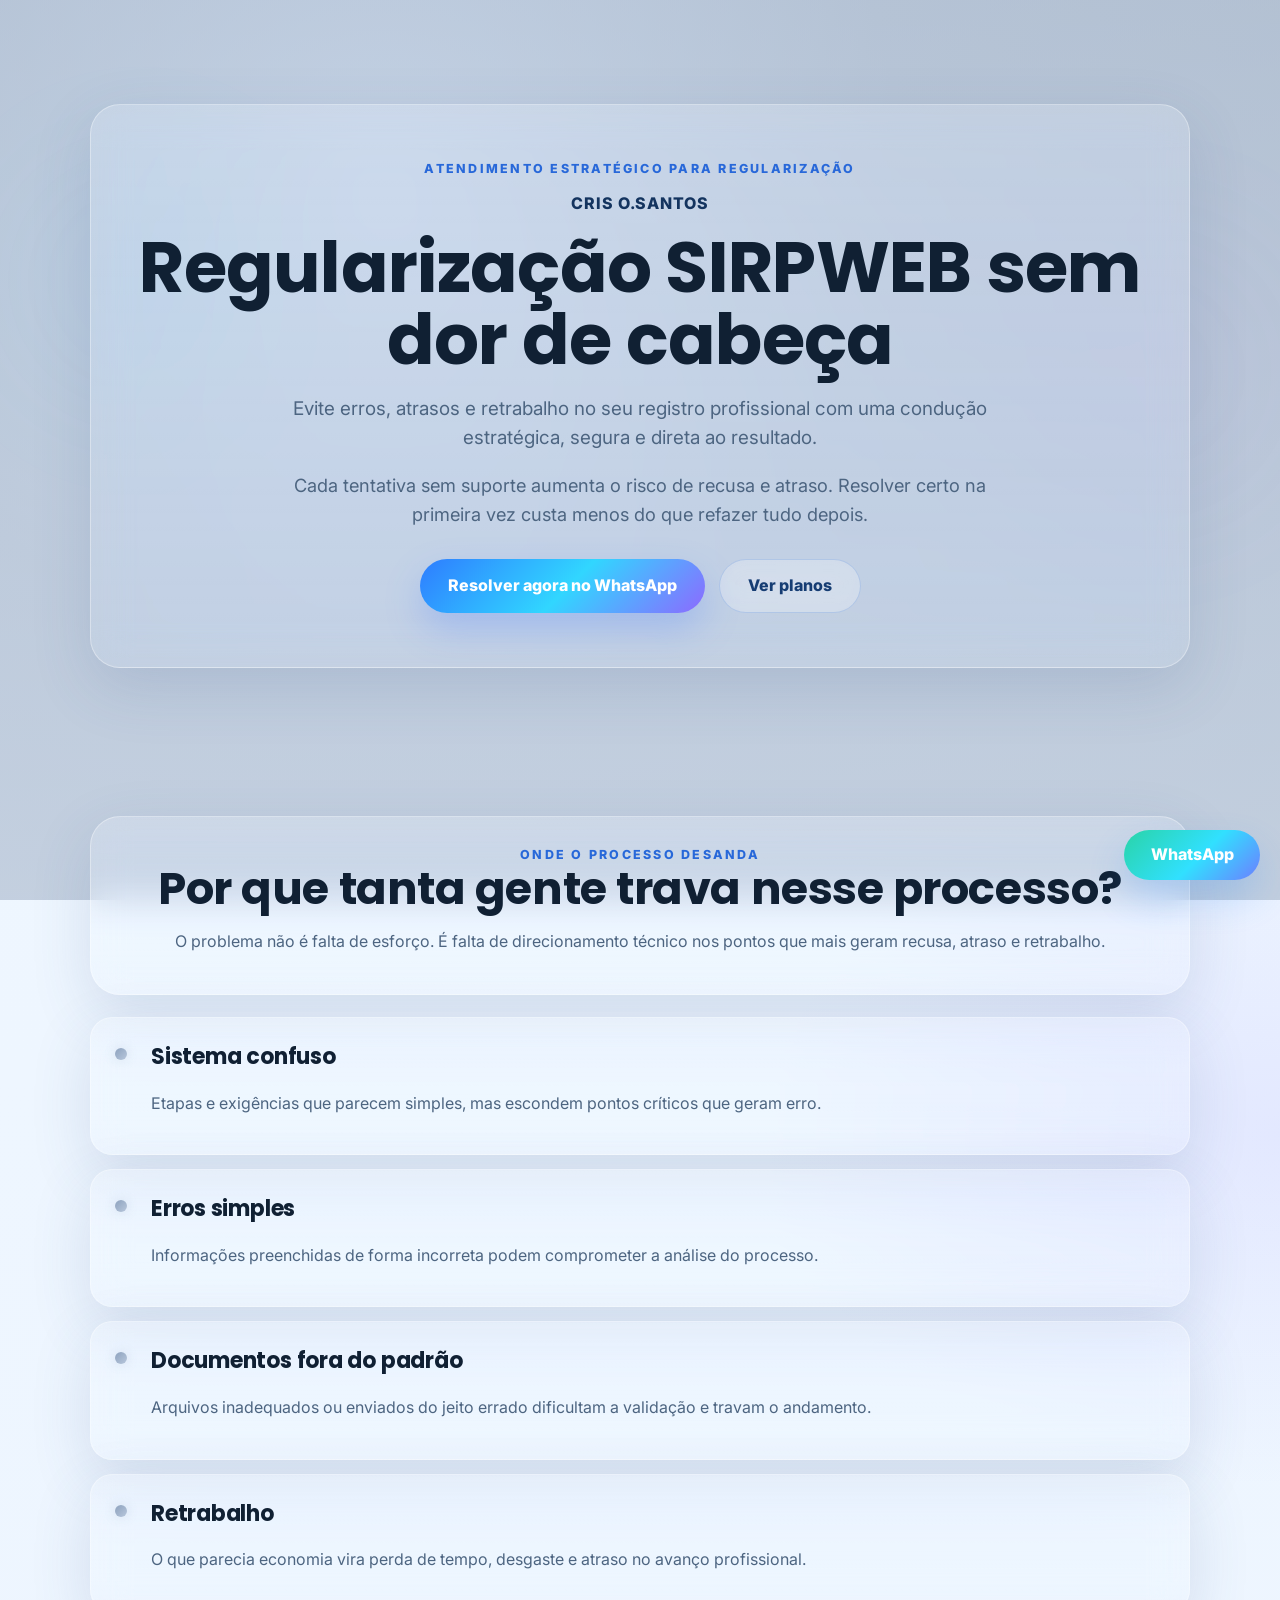
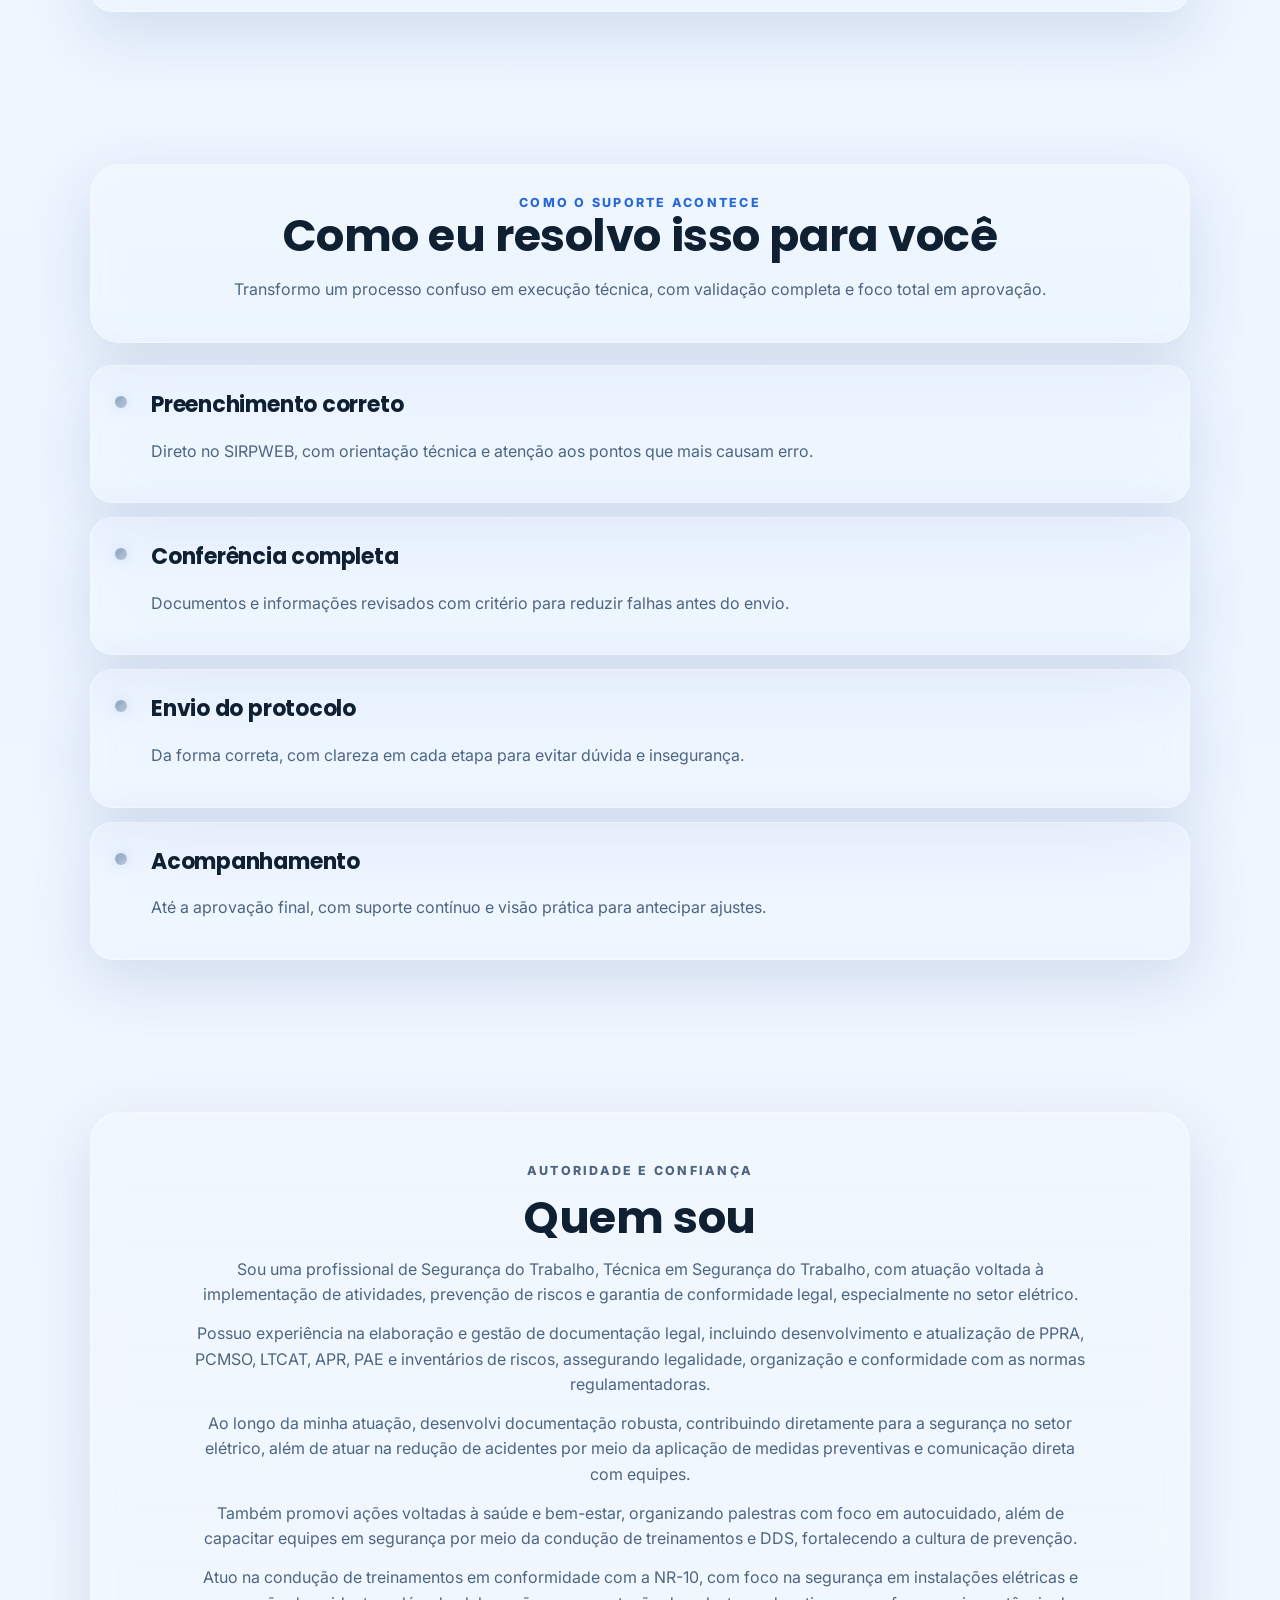
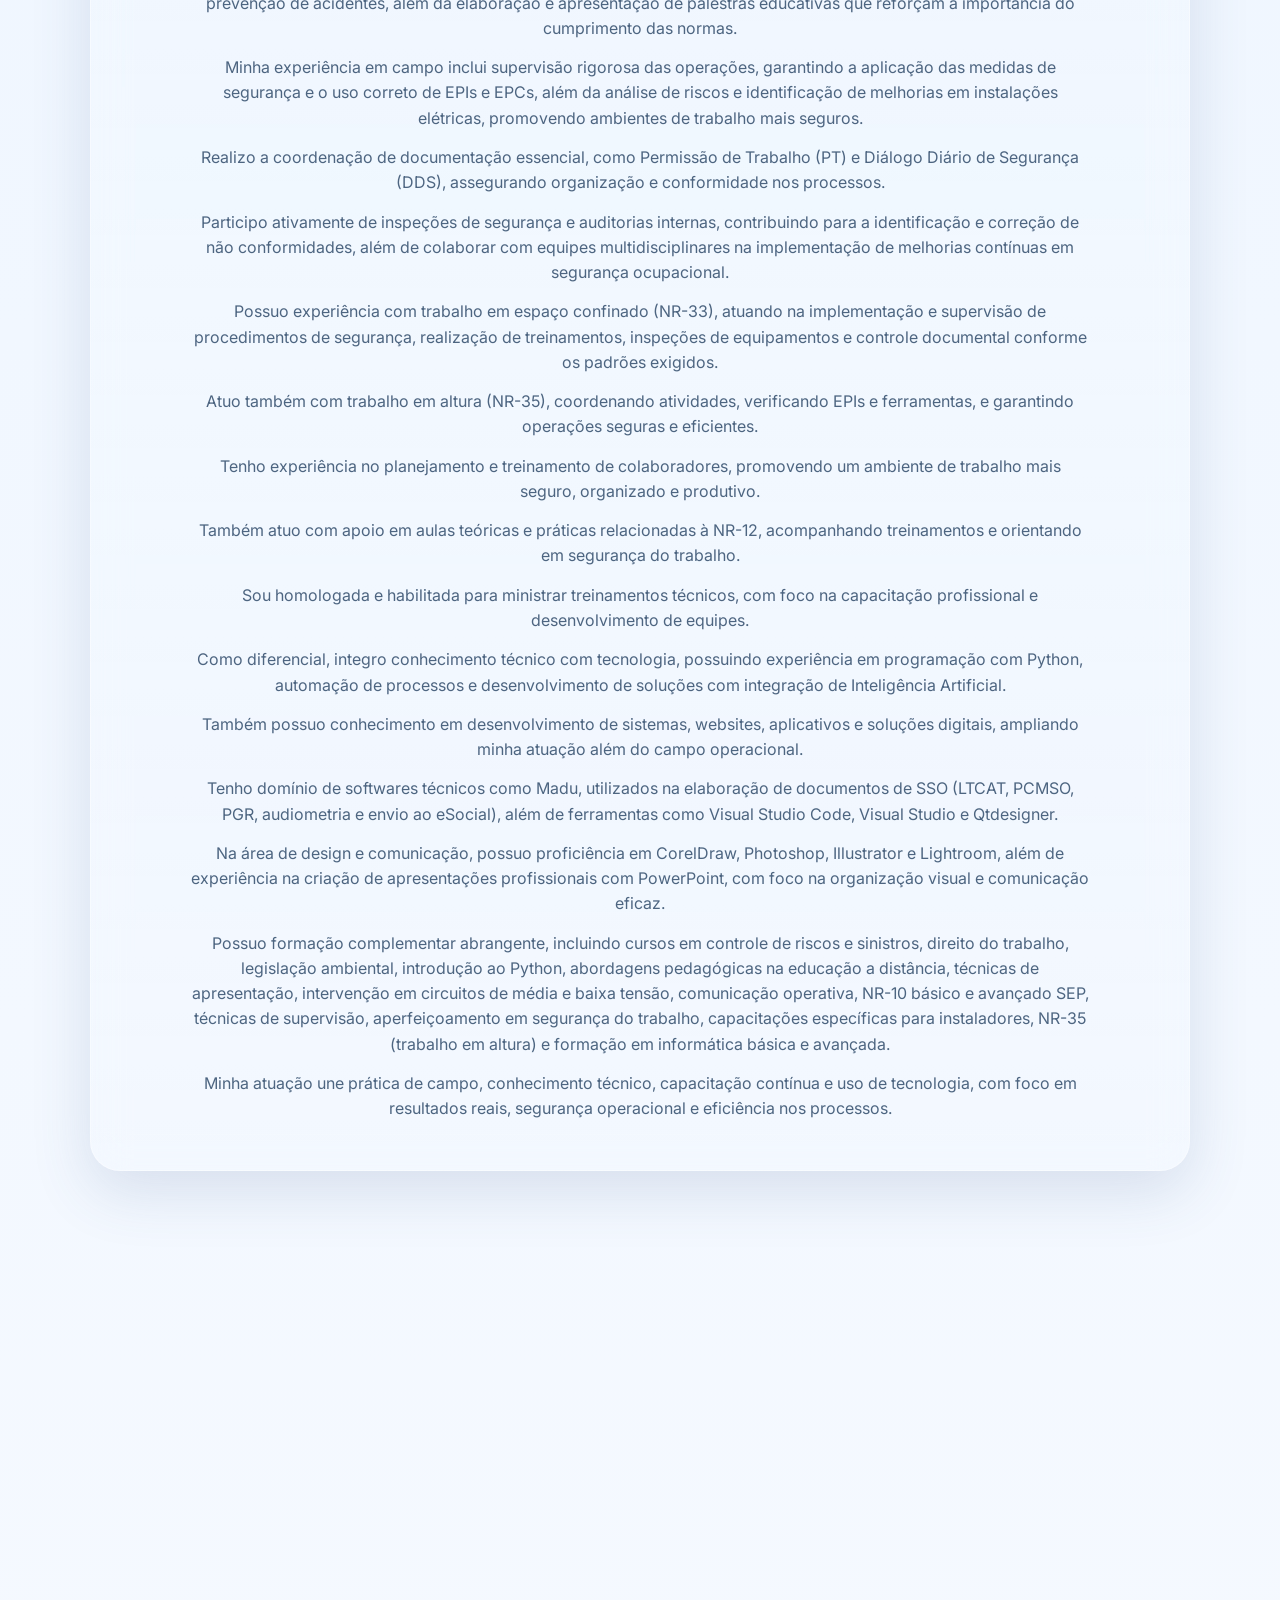
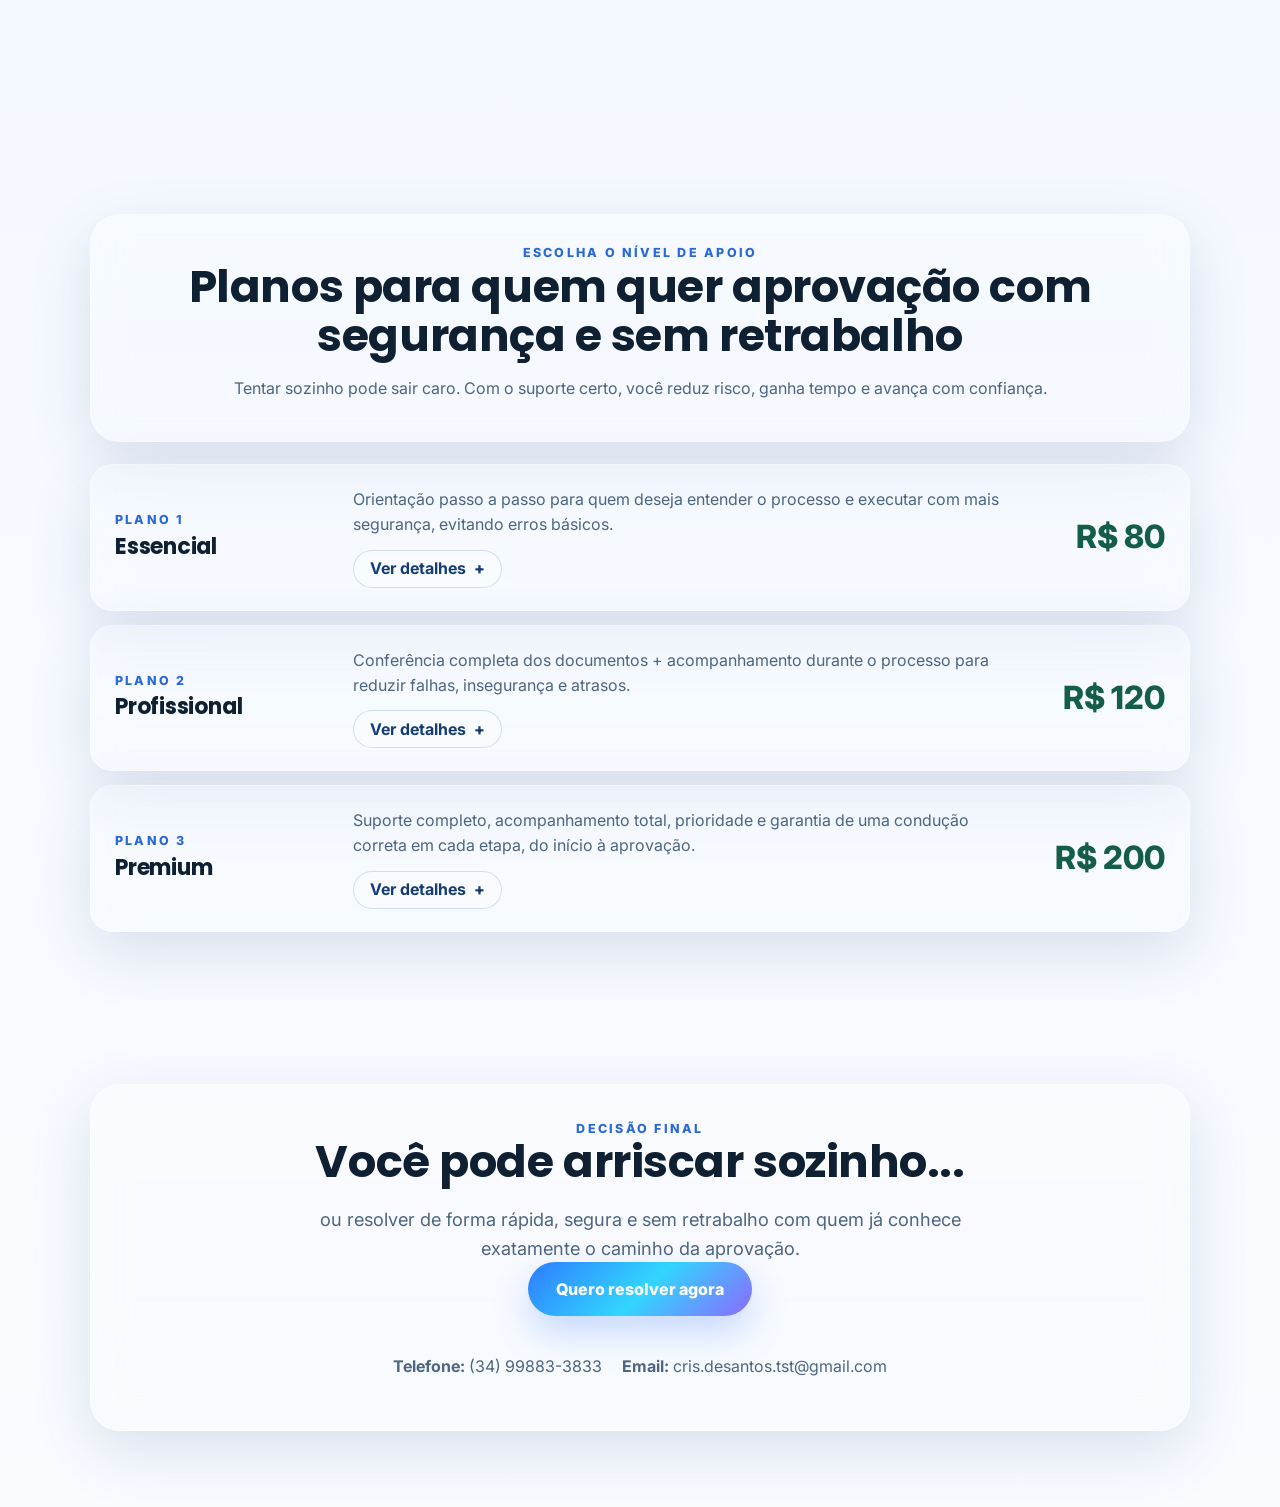
==== web/index-d.html @ 29f7ac58 "Adiciona arquivos do site versoes C e D" ====
<!DOCTYPE html>
<html lang="pt-BR">
<head>
  <meta charset="UTF-8" />
  <meta name="viewport" content="width=device-width, initial-scale=1.0" />
  <meta name="description" content="Versão D - Landing page comercial e estratégica para regularização SIRPWEB com Cris O.Santos." />
  <title>Versão D | Cris O.Santos</title>
  <link rel="preconnect" href="https://fonts.googleapis.com" />
  <link rel="preconnect" href="https://fonts.gstatic.com" crossorigin />
  <link href="https://fonts.googleapis.com/css2?family=Inter:wght@400;500;600;700;800&family=Poppins:wght@500;600;700;800&display=swap" rel="stylesheet" />
  <link rel="stylesheet" href="styles-d.css" />
</head>
<body>
  <div class="cinema-bg" aria-hidden="true">
    <video class="cinema-video" autoplay muted loop playsinline preload="metadata">
      <source src="../src/main/resources/videos/design-sem-nome.mp4" type="video/mp4" />
    </video>
    <div class="cinema-overlay"></div>
    <div class="aurora aurora-one"></div>
    <div class="aurora aurora-two"></div>
    <div class="grain"></div>
  </div>

  <header class="hero reveal">
    <div class="container hero-shell glass-strip">
      <p class="eyebrow">ATENDIMENTO ESTRATÉGICO PARA REGULARIZAÇÃO</p>
      <p class="hero-name">CRIS O.SANTOS</p>
      <h1>Regularização SIRPWEB sem dor de cabeça</h1>
      <p class="hero-subtitle">Evite erros, atrasos e retrabalho no seu registro profissional com uma condução estratégica, segura e direta ao resultado.</p>
      <p class="hero-impact">Cada tentativa sem suporte aumenta o risco de recusa e atraso. Resolver certo na primeira vez custa menos do que refazer tudo depois.</p>
      <div class="hero-actions">
        <a class="btn btn-primary" href="https://wa.me/5534998833833" target="_blank" rel="noopener noreferrer">Resolver agora no WhatsApp</a>
        <a class="btn btn-secondary" href="#planos">Ver planos</a>
      </div>
    </div>
  </header>

  <main>
    <section class="section reveal" id="problema">
      <div class="container">
        <div class="section-heading glass-strip">
          <p class="section-kicker">ONDE O PROCESSO DESANDA</p>
          <h2>Por que tanta gente trava nesse processo?</h2>
          <p class="section-lead">O problema não é falta de esforço. É falta de direcionamento técnico nos pontos que mais geram recusa, atraso e retrabalho.</p>
        </div>
        <div class="flow-list">
          <article class="flow-item glass-line">
            <span class="flow-mark"></span>
            <div>
              <h3>Sistema confuso</h3>
              <p>Etapas e exigências que parecem simples, mas escondem pontos críticos que geram erro.</p>
            </div>
          </article>
          <article class="flow-item glass-line">
            <span class="flow-mark"></span>
            <div>
              <h3>Erros simples</h3>
              <p>Informações preenchidas de forma incorreta podem comprometer a análise do processo.</p>
            </div>
          </article>
          <article class="flow-item glass-line">
            <span class="flow-mark"></span>
            <div>
              <h3>Documentos fora do padrão</h3>
              <p>Arquivos inadequados ou enviados do jeito errado dificultam a validação e travam o andamento.</p>
            </div>
          </article>
          <article class="flow-item glass-line">
            <span class="flow-mark"></span>
            <div>
              <h3>Retrabalho</h3>
              <p>O que parecia economia vira perda de tempo, desgaste e atraso no avanço profissional.</p>
            </div>
          </article>
        </div>
      </div>
    </section>

    <section class="section reveal" id="solucao">
      <div class="container">
        <div class="section-heading glass-strip">
          <p class="section-kicker">COMO O SUPORTE ACONTECE</p>
          <h2>Como eu resolvo isso para você</h2>
          <p class="section-lead">Transformo um processo confuso em execução técnica, com validação completa e foco total em aprovação.</p>
        </div>
        <div class="flow-list">
          <article class="flow-item glass-line accent-blue">
            <span class="flow-mark"></span>
            <div>
              <h3>Preenchimento correto</h3>
              <p>Direto no SIRPWEB, com orientação técnica e atenção aos pontos que mais causam erro.</p>
            </div>
          </article>
          <article class="flow-item glass-line accent-cyan">
            <span class="flow-mark"></span>
            <div>
              <h3>Conferência completa</h3>
              <p>Documentos e informações revisados com critério para reduzir falhas antes do envio.</p>
            </div>
          </article>
          <article class="flow-item glass-line accent-violet">
            <span class="flow-mark"></span>
            <div>
              <h3>Envio do protocolo</h3>
              <p>Da forma correta, com clareza em cada etapa para evitar dúvida e insegurança.</p>
            </div>
          </article>
          <article class="flow-item glass-line accent-green">
            <span class="flow-mark"></span>
            <div>
              <h3>Acompanhamento</h3>
              <p>Até a aprovação final, com suporte contínuo e visão prática para antecipar ajustes.</p>
            </div>
          </article>
        </div>
      </div>
    </section>

    <section class="section reveal" id="sobre">
      <div class="container glass-story">
        <p class="section-kicker">AUTORIDADE E CONFIANÇA</p>
        <h2>Quem sou</h2>
        <p>
          Sou uma profissional de Segurança do Trabalho, Técnica em Segurança do Trabalho, com atuação voltada à implementação de atividades, prevenção de riscos e garantia de conformidade legal, especialmente no setor elétrico.
        </p>
        <p>
          Possuo experiência na elaboração e gestão de documentação legal, incluindo desenvolvimento e atualização de PPRA, PCMSO, LTCAT, APR, PAE e inventários de riscos, assegurando legalidade, organização e conformidade com as normas regulamentadoras.
        </p>
        <p>
          Ao longo da minha atuação, desenvolvi documentação robusta, contribuindo diretamente para a segurança no setor elétrico, além de atuar na redução de acidentes por meio da aplicação de medidas preventivas e comunicação direta com equipes.
        </p>
        <p>
          Também promovi ações voltadas à saúde e bem-estar, organizando palestras com foco em autocuidado, além de capacitar equipes em segurança por meio da condução de treinamentos e DDS, fortalecendo a cultura de prevenção.
        </p>
        <p>
          Atuo na condução de treinamentos em conformidade com a NR-10, com foco na segurança em instalações elétricas e prevenção de acidentes, além da elaboração e apresentação de palestras educativas que reforçam a importância do cumprimento das normas.
        </p>
        <p>
          Minha experiência em campo inclui supervisão rigorosa das operações, garantindo a aplicação das medidas de segurança e o uso correto de EPIs e EPCs, além da análise de riscos e identificação de melhorias em instalações elétricas, promovendo ambientes de trabalho mais seguros.
        </p>
        <p>
          Realizo a coordenação de documentação essencial, como Permissão de Trabalho (PT) e Diálogo Diário de Segurança (DDS), assegurando organização e conformidade nos processos.
        </p>
        <p>
          Participo ativamente de inspeções de segurança e auditorias internas, contribuindo para a identificação e correção de não conformidades, além de colaborar com equipes multidisciplinares na implementação de melhorias contínuas em segurança ocupacional.
        </p>
        <p>
          Possuo experiência com trabalho em espaço confinado (NR-33), atuando na implementação e supervisão de procedimentos de segurança, realização de treinamentos, inspeções de equipamentos e controle documental conforme os padrões exigidos.
        </p>
        <p>
          Atuo também com trabalho em altura (NR-35), coordenando atividades, verificando EPIs e ferramentas, e garantindo operações seguras e eficientes.
        </p>
        <p>
          Tenho experiência no planejamento e treinamento de colaboradores, promovendo um ambiente de trabalho mais seguro, organizado e produtivo.
        </p>
        <p>
          Também atuo com apoio em aulas teóricas e práticas relacionadas à NR-12, acompanhando treinamentos e orientando em segurança do trabalho.
        </p>
        <p>
          Sou homologada e habilitada para ministrar treinamentos técnicos, com foco na capacitação profissional e desenvolvimento de equipes.
        </p>
        <p>
          Como diferencial, integro conhecimento técnico com tecnologia, possuindo experiência em programação com Python, automação de processos e desenvolvimento de soluções com integração de Inteligência Artificial.
        </p>
        <p>
          Também possuo conhecimento em desenvolvimento de sistemas, websites, aplicativos e soluções digitais, ampliando minha atuação além do campo operacional.
        </p>
        <p>
          Tenho domínio de softwares técnicos como Madu, utilizados na elaboração de documentos de SSO (LTCAT, PCMSO, PGR, audiometria e envio ao eSocial), além de ferramentas como Visual Studio Code, Visual Studio e Qtdesigner.
        </p>
        <p>
          Na área de design e comunicação, possuo proficiência em CorelDraw, Photoshop, Illustrator e Lightroom, além de experiência na criação de apresentações profissionais com PowerPoint, com foco na organização visual e comunicação eficaz.
        </p>
        <p>
          Possuo formação complementar abrangente, incluindo cursos em controle de riscos e sinistros, direito do trabalho, legislação ambiental, introdução ao Python, abordagens pedagógicas na educação a distância, técnicas de apresentação, intervenção em circuitos de média e baixa tensão, comunicação operativa, NR-10 básico e avançado SEP, técnicas de supervisão, aperfeiçoamento em segurança do trabalho, capacitações específicas para instaladores, NR-35 (trabalho em altura) e formação em informática básica e avançada.
        </p>
        <p>
          Minha atuação une prática de campo, conhecimento técnico, capacitação contínua e uso de tecnologia, com foco em resultados reais, segurança operacional e eficiência nos processos.
        </p>
      </div>
    </section>

    <section class="section reveal" id="qualificacoes">
      <div class="container">
        <div class="section-heading glass-strip">
          <p class="section-kicker">BASE PROFISSIONAL</p>
          <h2>Qualificações</h2>
        </div>
        <div class="qual-columns">
          <div class="qual-column glass-strip soft-hover">
            <p>Técnica em Segurança do Trabalho</p>
            <p>Experiência prática em campo</p>
            <p>Desenvolvimento de treinamentos</p>
          </div>
          <div class="qual-column glass-strip soft-hover">
            <p>Domínio de documentação legal</p>
            <p>Aplicação de Inteligência Artificial</p>
            <p>Automação de processos com Python</p>
          </div>
        </div>
      </div>
    </section>

    <section class="section reveal" id="planos">
      <div class="container">
        <div class="section-heading glass-strip">
          <p class="section-kicker">ESCOLHA O NÍVEL DE APOIO</p>
          <h2>Planos para quem quer aprovação com segurança e sem retrabalho</h2>
          <p class="section-lead">Tentar sozinho pode sair caro. Com o suporte certo, você reduz risco, ganha tempo e avança com confiança.</p>
        </div>
        <div class="plan-stack">
          <article class="plan-row glass-line soft-hover">
            <div class="plan-side">
              <p class="plan-label">PLANO 1</p>
              <h3>Essencial</h3>
            </div>
            <div class="plan-center">
              <p>Orientação passo a passo para quem deseja entender o processo e executar com mais segurança, evitando erros básicos.</p>
              <button class="plan-toggle" type="button" aria-expanded="false" aria-controls="plan-detail-essencial">Ver detalhes</button>
            </div>
            <div class="plan-price">R$ 80</div>
            <div class="plan-detail" id="plan-detail-essencial" hidden>
              <ul class="plan-detail-list">
                <li>Passo a passo básico de como o processo deve ser feito.</li>
                <li>Esclarecimento de dúvidas iniciais e orientações objetivas.</li>
                <li>Informação sobre prazos e o que será necessário para seguir.</li>
                <li>Não inclui consulta individual dos seus documentos.</li>
                <li>Não inclui análise de arquivos nem revisão técnica personalizada.</li>
              </ul>
            </div>
          </article>
          <article class="plan-row glass-line featured-line">
            <div class="plan-side">
              <p class="plan-label">PLANO 2</p>
              <h3>Profissional</h3>
            </div>
            <div class="plan-center">
              <p>Conferência completa dos documentos + acompanhamento durante o processo para reduzir falhas, insegurança e atrasos.</p>
              <button class="plan-toggle" type="button" aria-expanded="false" aria-controls="plan-detail-profissional">Ver detalhes</button>
            </div>
            <div class="plan-price">R$ 120</div>
            <div class="plan-detail" id="plan-detail-profissional" hidden>
              <ul class="plan-detail-list">
                <li>Inclui tudo o que está previsto no Plano 1.</li>
                <li>Revisão dos documentos com foco em conformidade e consistência.</li>
                <li>Reorientação técnica conforme a necessidade do processo.</li>
                <li>Verificação no SIRP para dar procedência e direcionamento à finalização.</li>
                <li>O acompanhamento possui escopo definido e não corresponde a atendimento ilimitado.</li>
              </ul>
            </div>
          </article>
          <article class="plan-row glass-line soft-hover">
            <div class="plan-side">
              <p class="plan-label">PLANO 3</p>
              <h3>Premium</h3>
            </div>
            <div class="plan-center">
              <p>Suporte completo, acompanhamento total, prioridade e garantia de uma condução correta em cada etapa, do início à aprovação.</p>
              <button class="plan-toggle" type="button" aria-expanded="false" aria-controls="plan-detail-premium">Ver detalhes</button>
            </div>
            <div class="plan-price">R$ 200</div>
            <div class="plan-detail" id="plan-detail-premium" hidden>
              <ul class="plan-detail-list">
                <li>Inclui tudo o que está previsto no Plano 1 e no Plano 2.</li>
                <li>Acompanhamento mais próximo dentro do SIRP durante a tramitação.</li>
                <li>Suporte técnico contínuo até a conclusão do processo.</li>
                <li>Condução com prioridade até a emissão da carteirinha de TST.</li>
                <li>Indicado para quem busca o nível mais completo de acompanhamento.</li>
              </ul>
            </div>
          </article>
        </div>
      </div>
    </section>

    <section class="section reveal" id="fechamento">
      <div class="container final-band glass-strip">
        <p class="section-kicker">DECISÃO FINAL</p>
        <h2>Você pode arriscar sozinho...</h2>
        <p class="hero-impact">ou resolver de forma rápida, segura e sem retrabalho com quem já conhece exatamente o caminho da aprovação.</p>
        <a class="btn btn-primary" href="https://wa.me/5534998833833" target="_blank" rel="noopener noreferrer">Quero resolver agora</a>
        <div class="contact-inline">
          <p><strong>Telefone:</strong> (34) 99883-3833</p>
          <p><strong>Email:</strong> cris.desantos.tst@gmail.com</p>
        </div>
      </div>
    </section>
  </main>

  <a class="whatsapp-float" href="https://wa.me/5534998833833" target="_blank" rel="noopener noreferrer" aria-label="Abrir conversa no WhatsApp">
    WhatsApp
  </a>

  <script src="script-d.js"></script>
</body>
</html>
---- web/styles-d.css ----
:root {
  --bg: #f2f8ff;
  --bg-2: #e6f1ff;
  --text: #102033;
  --muted: #4d6581;
  --line: rgba(255, 255, 255, 0.34);
  --glass: rgba(255, 255, 255, 0.12);
  --glass-strong: rgba(255, 255, 255, 0.18);
  --shadow: 0 20px 60px rgba(60, 95, 140, 0.16);
  --blue: #3a84ff;
  --cyan: #2ed8ff;
  --violet: #8d69ff;
  --green: #19d8a8;
  --pink: #ff6fd8;
}

* {
  box-sizing: border-box;
}

html,
body {
  margin: 0;
  padding: 0;
  min-height: 100%;
}

body {
  font-family: "Inter", "Poppins", sans-serif;
  color: var(--text);
  background:
    radial-gradient(1100px 760px at 8% 0%, rgba(94, 163, 255, 0.18), transparent 54%),
    radial-gradient(1000px 680px at 100% 18%, rgba(128, 109, 255, 0.1), transparent 52%),
    linear-gradient(180deg, #eff7ff 0%, #edf5ff 34%, #f9fbff 100%);
  line-height: 1.58;
  overflow-x: hidden;
}

.cinema-bg {
  position: fixed;
  inset: 0;
  z-index: -4;
  overflow: hidden;
  pointer-events: none;
  background: radial-gradient(circle at 30% 20%, #8da5c5 0%, #758cab 45%, #6f86a4 100%);
}

.cinema-video {
  position: absolute;
  top: 50%;
  left: 50%;
  width: calc(100vw + 120px);
  height: calc(100vh + 120px);
  min-width: calc(100% + 120px);
  min-height: calc(100% + 120px);
  object-fit: cover;
  object-position: center center;
  transform: translate(-50%, -50%) scale(1.18);
  filter: brightness(0.84) saturate(1.03) contrast(1.02);
}

.cinema-overlay {
  position: absolute;
  inset: 0;
  background: linear-gradient(to bottom, rgba(244, 249, 255, 0.5), rgba(241, 247, 255, 0.64));
}

.aurora {
  position: absolute;
  border-radius: 999px;
  filter: blur(70px);
  opacity: 0.14;
  animation: floatAura 12s ease-in-out infinite;
}

.aurora-one {
  width: 380px;
  height: 380px;
  top: 10%;
  left: -4%;
  background: radial-gradient(circle, rgba(64, 151, 255, 0.5), rgba(46, 216, 255, 0.18), transparent 72%);
}

.aurora-two {
  width: 420px;
  height: 420px;
  right: -6%;
  top: 18%;
  background: radial-gradient(circle, rgba(255, 111, 216, 0.26), rgba(141, 105, 255, 0.22), transparent 72%);
  animation-delay: -5s;
}

.grain {
  position: absolute;
  inset: 0;
  background-image: radial-gradient(rgba(255, 255, 255, 0.6) 0.45px, transparent 0.45px);
  background-size: 4px 4px;
  opacity: 0.03;
}

.container {
  width: min(1100px, 92%);
  margin: 0 auto;
}

.section {
  padding: 76px 0;
}

.hero {
  padding: 104px 0 72px;
}

.hero-shell,
.section-heading,
.glass-story,
.final-band,
.qual-column,
.glass-line {
  position: relative;
  overflow: hidden;
  --mx: 50%;
  --my: 50%;
}

.glass-strip,
.glass-story,
.glass-line {
  background: linear-gradient(180deg, rgba(255, 255, 255, 0.2), rgba(255, 255, 255, 0.08));
  border: 1px solid var(--line);
  box-shadow: var(--shadow);
  backdrop-filter: blur(18px) saturate(125%);
  -webkit-backdrop-filter: blur(18px) saturate(125%);
}

.glass-strip,
.glass-story,
.final-band {
  border-radius: 30px;
}

.hero-shell {
  padding: 54px 40px;
  text-align: center;
}

.section-heading {
  padding: 28px 28px 24px;
  margin-bottom: 22px;
  text-align: center;
}

.glass-story {
  padding: 34px 30px;
  text-align: center;
}

.final-band {
  padding: 34px 28px;
  text-align: center;
}

.eyebrow,
.section-kicker,
.plan-label {
  margin: 0;
  font-size: 0.78rem;
  font-weight: 800;
  letter-spacing: 0.18em;
  text-transform: uppercase;
  color: #2868d9;
}

.hero-name {
  margin: 12px 0 16px;
  font-weight: 800;
  letter-spacing: 0.06em;
  color: #14345f;
}

h1,
h2,
h3 {
  margin: 0;
  font-family: "Poppins", "Inter", sans-serif;
  letter-spacing: -0.01em;
}

h1 {
  font-size: clamp(2.3rem, 6vw, 4.4rem);
  line-height: 1.02;
}

h2 {
  font-size: clamp(1.65rem, 4vw, 2.8rem);
  line-height: 1.08;
}

h3 {
  font-size: clamp(1.12rem, 2.6vw, 1.38rem);
}

.hero-subtitle,
.hero-impact,
.section-lead,
.glass-story p,
.flow-item p,
.plan-center p,
.contact-inline p,
.qual-column p {
  color: var(--muted);
}

.hero-subtitle {
  max-width: 760px;
  margin: 18px auto 0;
  font-size: clamp(1rem, 2.3vw, 1.18rem);
}

.hero-impact {
  max-width: 720px;
  margin: 18px auto 0;
  font-size: clamp(1rem, 2vw, 1.14rem);
}

.hero-actions {
  margin-top: 30px;
  display: flex;
  gap: 14px;
  justify-content: center;
  flex-wrap: wrap;
}

.btn {
  min-height: 54px;
  padding: 0 28px;
  border-radius: 999px;
  display: inline-flex;
  align-items: center;
  justify-content: center;
  text-decoration: none;
  font-weight: 800;
  transition: transform 0.26s ease, box-shadow 0.26s ease, border-color 0.26s ease;
}

.btn-primary {
  color: white;
  background: linear-gradient(135deg, #2e7cff, #31d6ff 52%, #8d69ff 100%);
  box-shadow: 0 16px 36px rgba(71, 127, 255, 0.28);
}

.btn-secondary {
  color: #163d73;
  border: 1px solid rgba(61, 120, 214, 0.22);
  background: rgba(255, 255, 255, 0.22);
  backdrop-filter: blur(14px);
}

.btn:hover {
  transform: translateY(-3px);
}

.flow-list {
  display: grid;
  gap: 14px;
}

.glass-line {
  border-radius: 22px;
  padding: 22px 24px;
}

.flow-item {
  display: grid;
  grid-template-columns: 18px 1fr;
  gap: 18px;
  align-items: start;
  transition: transform 0.28s ease, box-shadow 0.28s ease, border-color 0.28s ease;
}

.flow-mark {
  width: 12px;
  height: 12px;
  border-radius: 999px;
  margin-top: 8px;
  background: linear-gradient(135deg, #8da2be, #b8c7dc);
  box-shadow: 0 0 12px rgba(120, 146, 182, 0.24);
}

.flow-item:hover,
.plan-row:hover,
.soft-hover:hover {
  transform: translateY(-5px) scale(1.003);
  box-shadow: 0 28px 52px rgba(77, 112, 168, 0.22);
}

.flow-item::before,
.plan-row::before,
.soft-hover::before,
.hero-shell::before,
.section-heading::before,
.glass-story::before,
.final-band::before {
  content: "";
  position: absolute;
  inset: -1px;
  border-radius: inherit;
  padding: 1px;
  background: linear-gradient(120deg, rgba(62, 132, 255, 0.66), rgba(46, 216, 255, 0.52), rgba(141, 105, 255, 0.52), rgba(255, 111, 216, 0.45));
  mask: linear-gradient(#fff 0 0) content-box, linear-gradient(#fff 0 0);
  -webkit-mask: linear-gradient(#fff 0 0) content-box, linear-gradient(#fff 0 0);
  mask-composite: exclude;
  -webkit-mask-composite: xor;
  opacity: 0;
  transition: opacity 0.3s ease;
  pointer-events: none;
}

.flow-item:hover::before,
.plan-row:hover::before,
.soft-hover:hover::before,
.hero-shell:hover::before,
.section-heading:hover::before,
.glass-story:hover::before,
.final-band:hover::before {
  opacity: 0.95;
}

.flow-item::after,
.plan-row::after,
.soft-hover::after,
.hero-shell::after,
.section-heading::after,
.glass-story::after,
.final-band::after {
  content: "";
  position: absolute;
  inset: -18%;
  background: radial-gradient(circle at var(--mx) var(--my), rgba(62, 132, 255, 0.32), rgba(46, 216, 255, 0.24) 18%, rgba(141, 105, 255, 0.24) 34%, rgba(255, 111, 216, 0.2) 46%, transparent 64%);
  opacity: 0;
  transition: opacity 0.24s ease;
  pointer-events: none;
}

.flow-item:hover::after,
.plan-row:hover::after,
.soft-hover:hover::after,
.hero-shell:hover::after,
.section-heading:hover::after,
.glass-story:hover::after,
.final-band:hover::after {
  opacity: 0.95;
}

.accent-blue:hover .flow-mark {
  background: linear-gradient(135deg, #367fff, #69d7ff);
  box-shadow: 0 0 20px rgba(54, 127, 255, 0.54);
}

.accent-cyan:hover .flow-mark {
  background: linear-gradient(135deg, #2cd7ff, #58f2dc);
  box-shadow: 0 0 20px rgba(44, 215, 255, 0.52);
}

.accent-violet:hover .flow-mark {
  background: linear-gradient(135deg, #8f6dff, #d07aff);
  box-shadow: 0 0 20px rgba(143, 109, 255, 0.48);
}

.accent-green:hover .flow-mark {
  background: linear-gradient(135deg, #2ed5ad, #6bf6d1);
  box-shadow: 0 0 20px rgba(46, 213, 173, 0.48);
}

.glass-story p {
  max-width: 900px;
  margin: 14px auto;
}

.qual-columns {
  display: grid;
  grid-template-columns: repeat(2, minmax(0, 1fr));
  gap: 18px;
}

.qual-column {
  padding: 22px 24px;
}

.qual-column p {
  margin: 0;
  padding: 12px 0;
  font-weight: 600;
  border-bottom: 1px solid rgba(255, 255, 255, 0.22);
}

.qual-column p:last-child {
  border-bottom: 0;
}

.plan-stack {
  display: grid;
  gap: 14px;
}

.plan-row {
  display: grid;
  grid-template-columns: 220px 1fr 140px;
  gap: 18px;
  align-items: center;
  position: relative;
}

.plan-row > * {
  position: relative;
  z-index: 1;
}

.plan-center {
  display: grid;
  gap: 12px;
}

.plan-side h3,
.plan-center p,
.plan-price {
  margin: 0;
}

.plan-toggle {
  justify-self: start;
  min-height: 38px;
  padding: 0 16px;
  border-radius: 999px;
  border: 1px solid rgba(61, 120, 214, 0.22);
  background: rgba(255, 255, 255, 0.22);
  color: #163d73;
  font: inherit;
  font-weight: 700;
  cursor: pointer;
  position: relative;
  overflow: hidden;
  transition: transform 0.22s ease, box-shadow 0.22s ease, background 0.22s ease, color 0.22s ease;
}

.plan-toggle:hover {
  transform: translateY(-1px);
  box-shadow: 0 10px 22px rgba(72, 118, 186, 0.18);
}

.plan-toggle::after {
  content: "+";
  display: inline-block;
  margin-left: 8px;
  font-size: 1rem;
  font-weight: 800;
  transition: transform 0.28s ease;
}

.plan-row.is-open .plan-toggle {
  background: linear-gradient(135deg, rgba(46, 124, 255, 0.16), rgba(49, 214, 255, 0.16), rgba(141, 105, 255, 0.14));
  color: #12345e;
  box-shadow: 0 12px 28px rgba(79, 128, 201, 0.18);
}

.plan-row.is-open .plan-toggle::after {
  transform: rotate(135deg);
}

.plan-detail {
  grid-column: 1 / -1;
  padding-top: 0;
  overflow: hidden;
  max-height: 0;
  opacity: 0;
  transform: translateY(-8px);
  transition: max-height 0.5s cubic-bezier(0.22, 1, 0.36, 1), opacity 0.32s ease, transform 0.32s ease, padding-top 0.32s ease;
}

.plan-detail p {
  margin: 0;
  padding: 16px 18px;
  border-radius: 18px;
  background: rgba(255, 255, 255, 0.18);
  border: 1px solid rgba(255, 255, 255, 0.28);
  color: var(--muted);
  box-shadow: inset 0 1px 0 rgba(255, 255, 255, 0.24);
  transform: scale(0.985);
  transition: transform 0.32s ease, box-shadow 0.32s ease, border-color 0.32s ease;
}

.plan-detail.is-visible {
  padding-top: 8px;
  max-height: 220px;
  opacity: 1;
  transform: translateY(0);
}

.plan-detail.is-visible p {
  transform: scale(1);
  box-shadow: inset 0 1px 0 rgba(255, 255, 255, 0.24), 0 14px 34px rgba(79, 128, 201, 0.12);
  border-color: rgba(126, 174, 255, 0.24);
}

.plan-row.is-open {
  box-shadow: 0 28px 56px rgba(77, 112, 168, 0.24);
}

.plan-detail-list {
  margin: 0;
  padding: 16px 18px 16px 38px;
  border-radius: 18px;
  background: rgba(255, 255, 255, 0.18);
  border: 1px solid rgba(255, 255, 255, 0.28);
  color: var(--muted);
  box-shadow: inset 0 1px 0 rgba(255, 255, 255, 0.24);
  transform: scale(0.985);
  transition: transform 0.32s ease, box-shadow 0.32s ease, border-color 0.32s ease;
}

.plan-detail-list li {
  opacity: 0;
  transform: translateY(10px);
  margin: 0;
  padding: 6px 0;
}

.plan-detail-list li::marker {
  color: #2d7cf6;
}

.plan-detail.is-visible .plan-detail-list {
  transform: scale(1);
  box-shadow: inset 0 1px 0 rgba(255, 255, 255, 0.24), 0 14px 34px rgba(79, 128, 201, 0.12);
  border-color: rgba(126, 174, 255, 0.24);
}

.plan-detail.is-visible .plan-detail-list li {
  animation: planLineIn 0.42s ease forwards;
}

.plan-detail.is-visible .plan-detail-list li:nth-child(1) {
  animation-delay: 0.04s;
}

.plan-detail.is-visible .plan-detail-list li:nth-child(2) {
  animation-delay: 0.1s;
}

.plan-detail.is-visible .plan-detail-list li:nth-child(3) {
  animation-delay: 0.16s;
}

.plan-detail.is-visible .plan-detail-list li:nth-child(4) {
  animation-delay: 0.22s;
}

.plan-detail.is-visible .plan-detail-list li:nth-child(5) {
  animation-delay: 0.28s;
}

@keyframes planLineIn {
  from {
    opacity: 0;
    transform: translateY(10px);
  }

  to {
    opacity: 1;
    transform: translateY(0);
  }
}

.plan-price {
  font-size: clamp(1.5rem, 3vw, 2rem);
  font-weight: 800;
  color: #145d49;
  justify-self: end;
}

.featured-line {
  background: linear-gradient(180deg, rgba(255, 255, 255, 0.26), rgba(255, 255, 255, 0.11));
}

.contact-inline {
  margin-top: 22px;
  display: flex;
  gap: 20px;
  justify-content: center;
  flex-wrap: wrap;
}

.whatsapp-float {
  position: fixed;
  right: 20px;
  bottom: 20px;
  z-index: 20;
  min-width: 136px;
  min-height: 50px;
  padding: 0 18px;
  border-radius: 999px;
  text-decoration: none;
  font-weight: 800;
  color: white;
  background: linear-gradient(135deg, #29d4a7, #31e0ff 55%, #6d7eff 100%);
  box-shadow: 0 18px 36px rgba(54, 146, 255, 0.24);
  display: inline-flex;
  align-items: center;
  justify-content: center;
  transition: transform 0.26s ease, box-shadow 0.26s ease;
}

.whatsapp-float:hover {
  transform: translateY(-3px) scale(1.02);
  box-shadow: 0 20px 42px rgba(54, 146, 255, 0.32);
}

.reveal {
  opacity: 0;
  transform: translateY(26px) scale(0.985);
  transition: opacity 0.85s ease, transform 0.85s ease;
}

.reveal.in-view {
  opacity: 1;
  transform: translateY(0) scale(1);
}

@keyframes floatAura {
  0% {
    transform: translate3d(0, 0, 0) scale(1);
  }
  50% {
    transform: translate3d(20px, -18px, 0) scale(1.06);
  }
  100% {
    transform: translate3d(0, 0, 0) scale(1);
  }
}

@media (max-width: 900px) {
  .qual-columns,
  .plan-row {
    grid-template-columns: 1fr;
  }

  .plan-price {
    justify-self: start;
  }
}

@media (max-width: 760px) {
  .section {
    padding: 60px 0;
  }

  .hero {
    padding: 86px 0 60px;
  }

  .hero-shell,
  .section-heading,
  .glass-story,
  .final-band,
  .glass-line,
  .qual-column {
    padding-left: 20px;
    padding-right: 20px;
  }

  h1 {
    font-size: clamp(2rem, 10vw, 3rem);
  }

  .flow-item {
    grid-template-columns: 14px 1fr;
    gap: 14px;
  }
}

@media (prefers-reduced-motion: reduce) {
  .reveal,
  .btn,
  .flow-item,
  .plan-row,
  .soft-hover,
  .whatsapp-float,
  .aurora {
    transition: none;
    animation: none;
  }
}
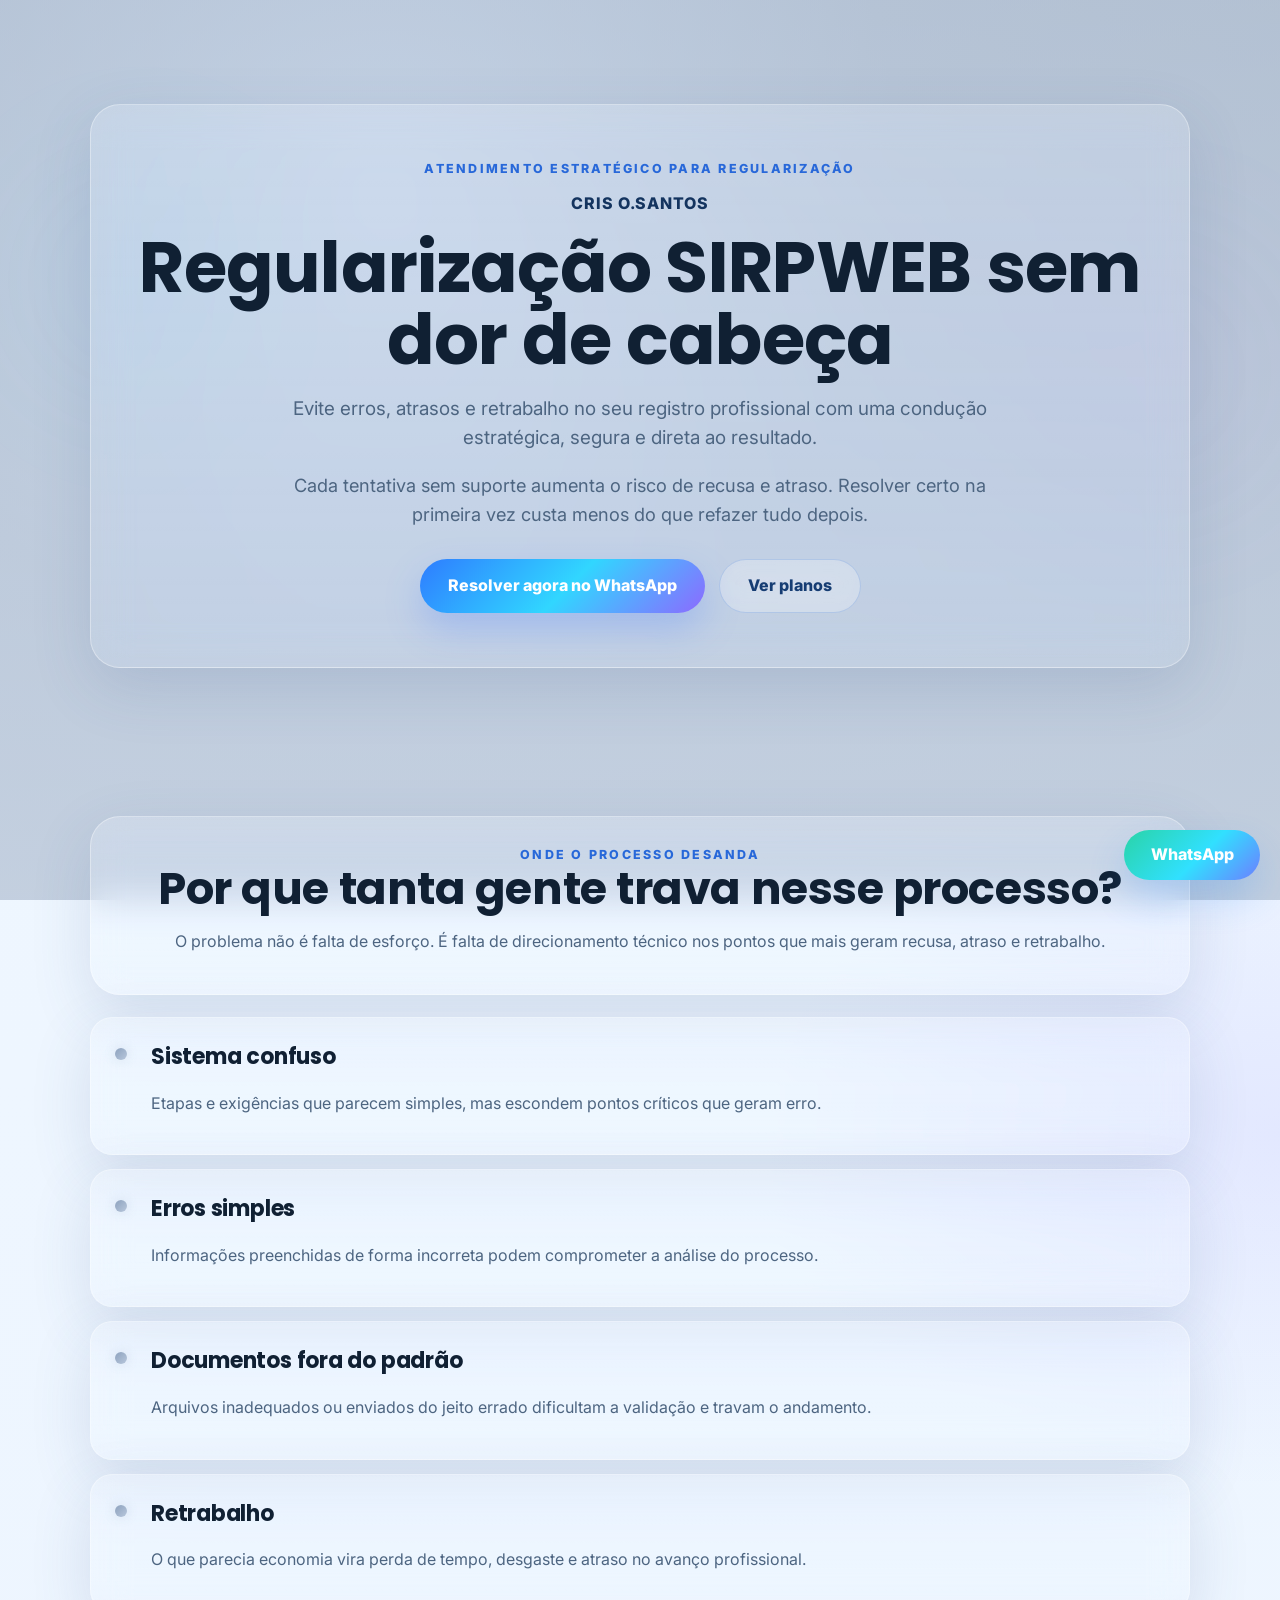
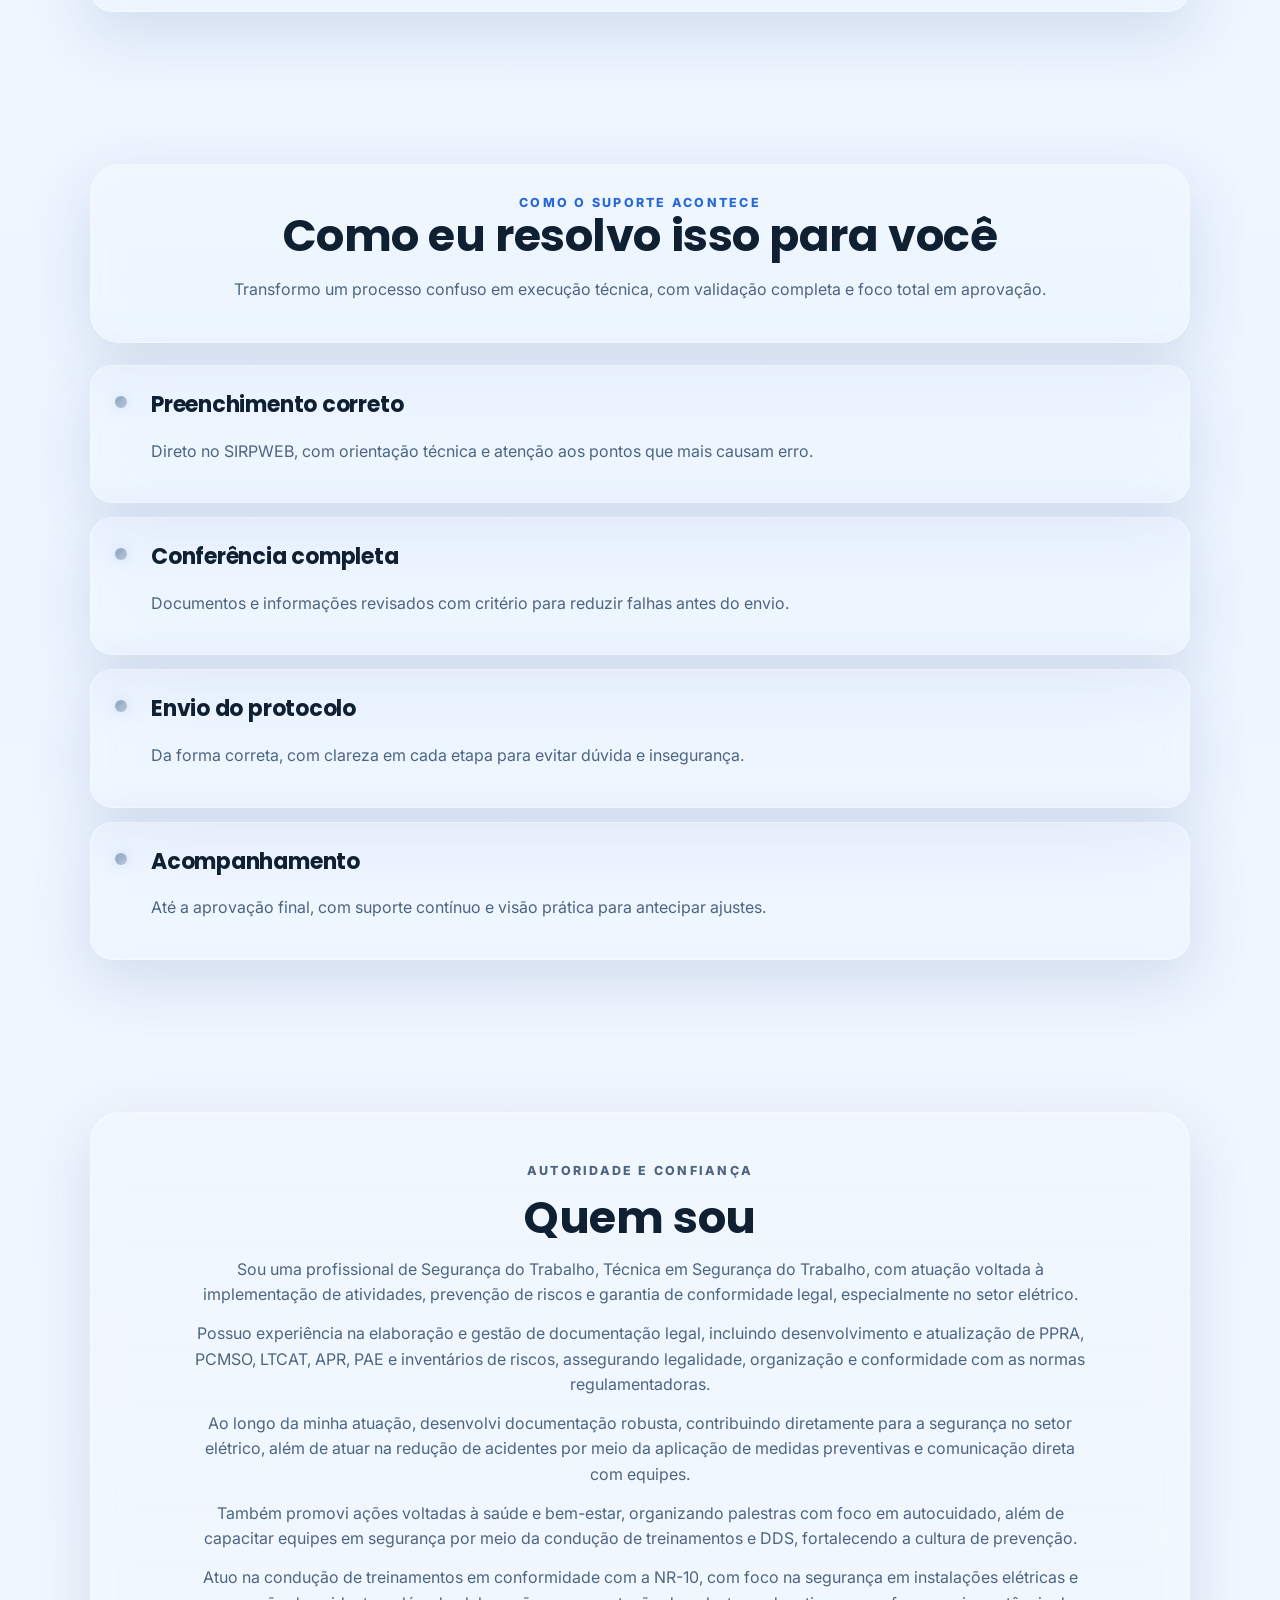
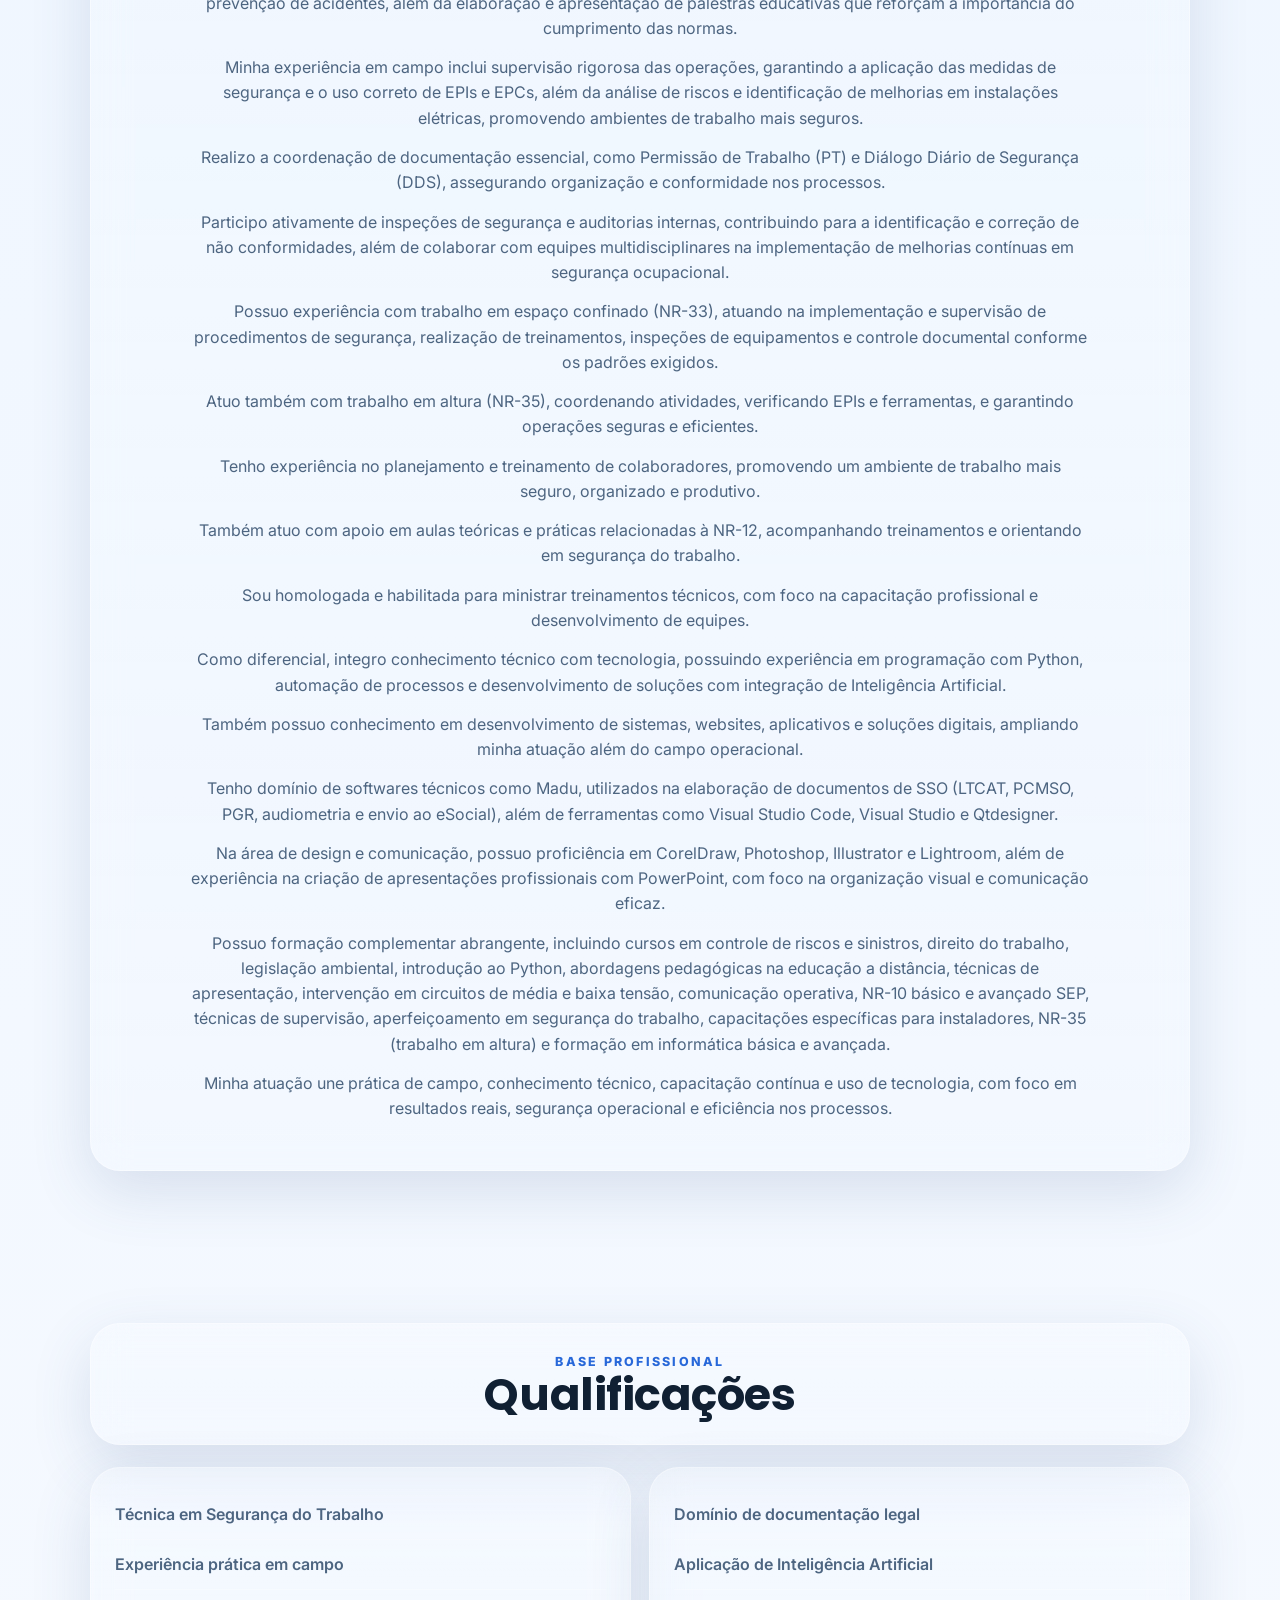
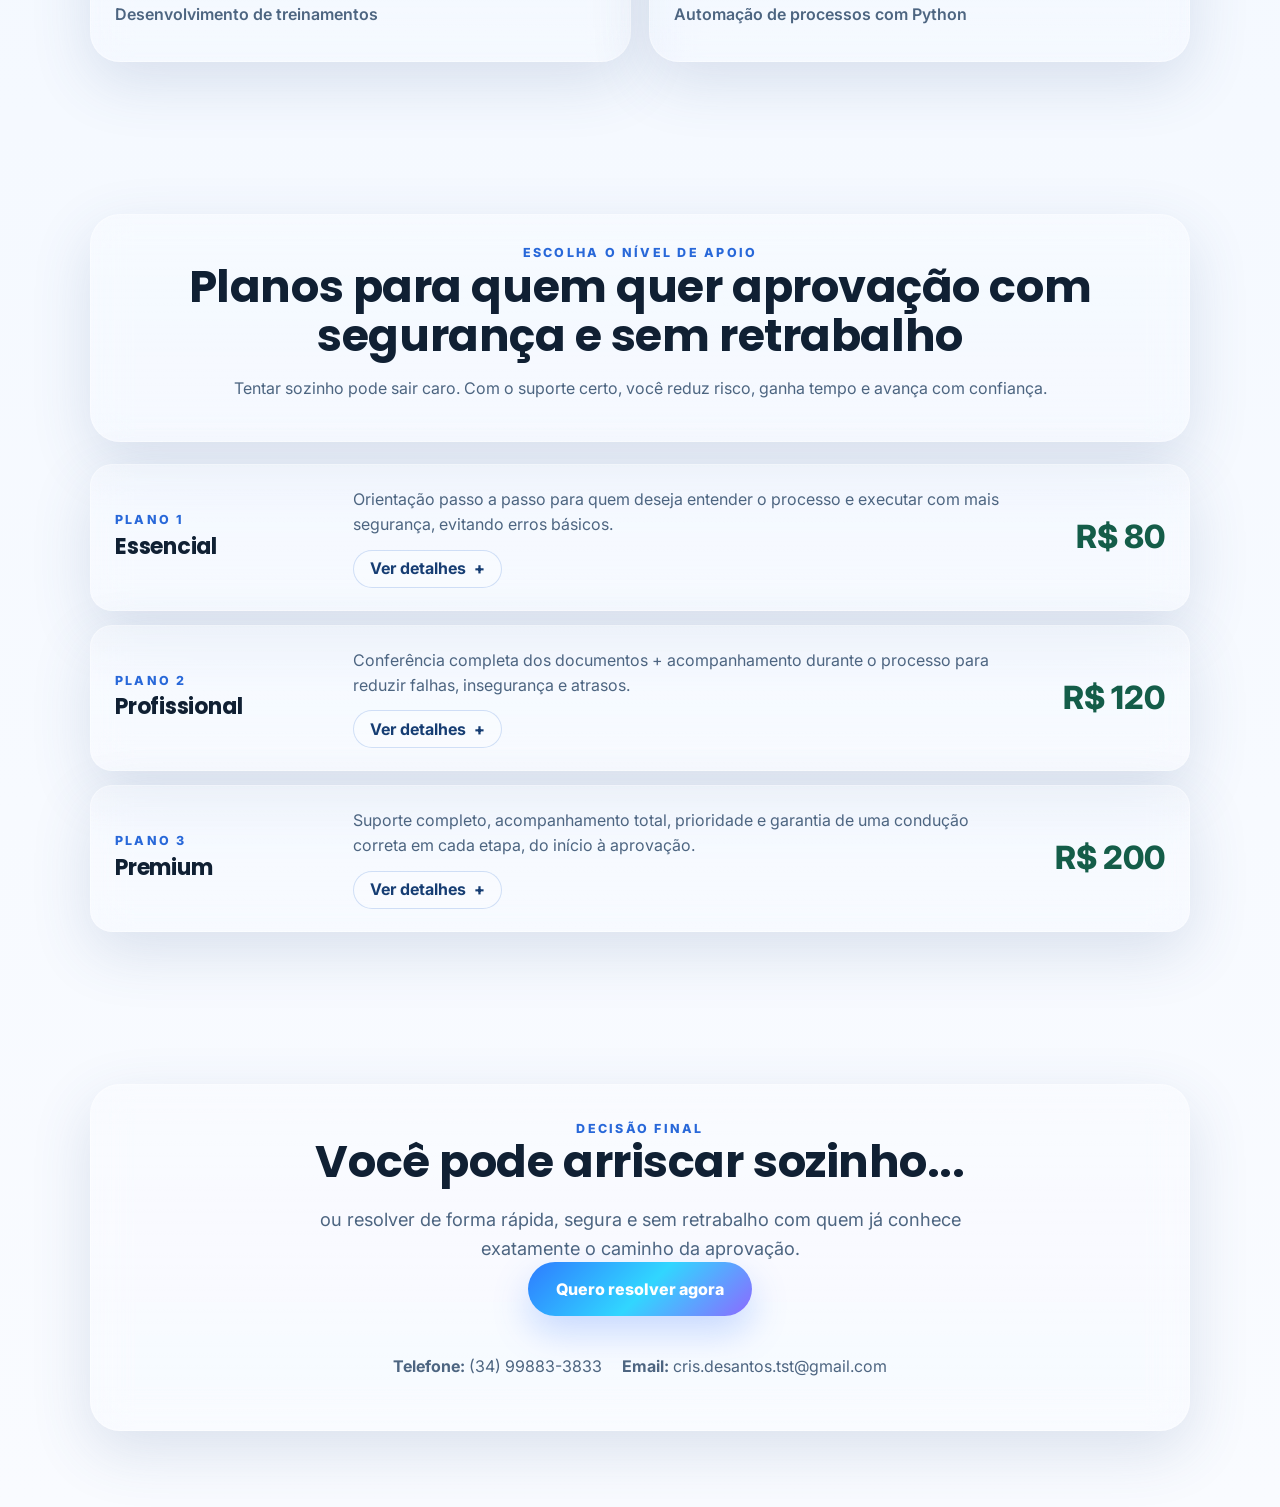
==== commit 2d9e7069: "Atualiza meta descricao para GoldSmit Tec" ====
--- a/web/index-d.html
+++ b/web/index-d.html
@@ -1,10 +1,10 @@
-<!DOCTYPE html>
+﻿<!DOCTYPE html>
 <html lang="pt-BR">
 <head>
   <meta charset="UTF-8" />
   <meta name="viewport" content="width=device-width, initial-scale=1.0" />
-  <meta name="description" content="Versão D - Landing page comercial e estratégica para regularização SIRPWEB com Cris O.Santos." />
-  <title>Versão D | Cris O.Santos</title>
+  <meta name="description" content="GoldSmit Tec - Regularização SIRPWEB com orientação técnica, segurança e foco em aprovação." />
+  <title>GoldSmit Tec</title>
   <link rel="preconnect" href="https://fonts.googleapis.com" />
   <link rel="preconnect" href="https://fonts.gstatic.com" crossorigin />
   <link href="https://fonts.googleapis.com/css2?family=Inter:wght@400;500;600;700;800&family=Poppins:wght@500;600;700;800&display=swap" rel="stylesheet" />
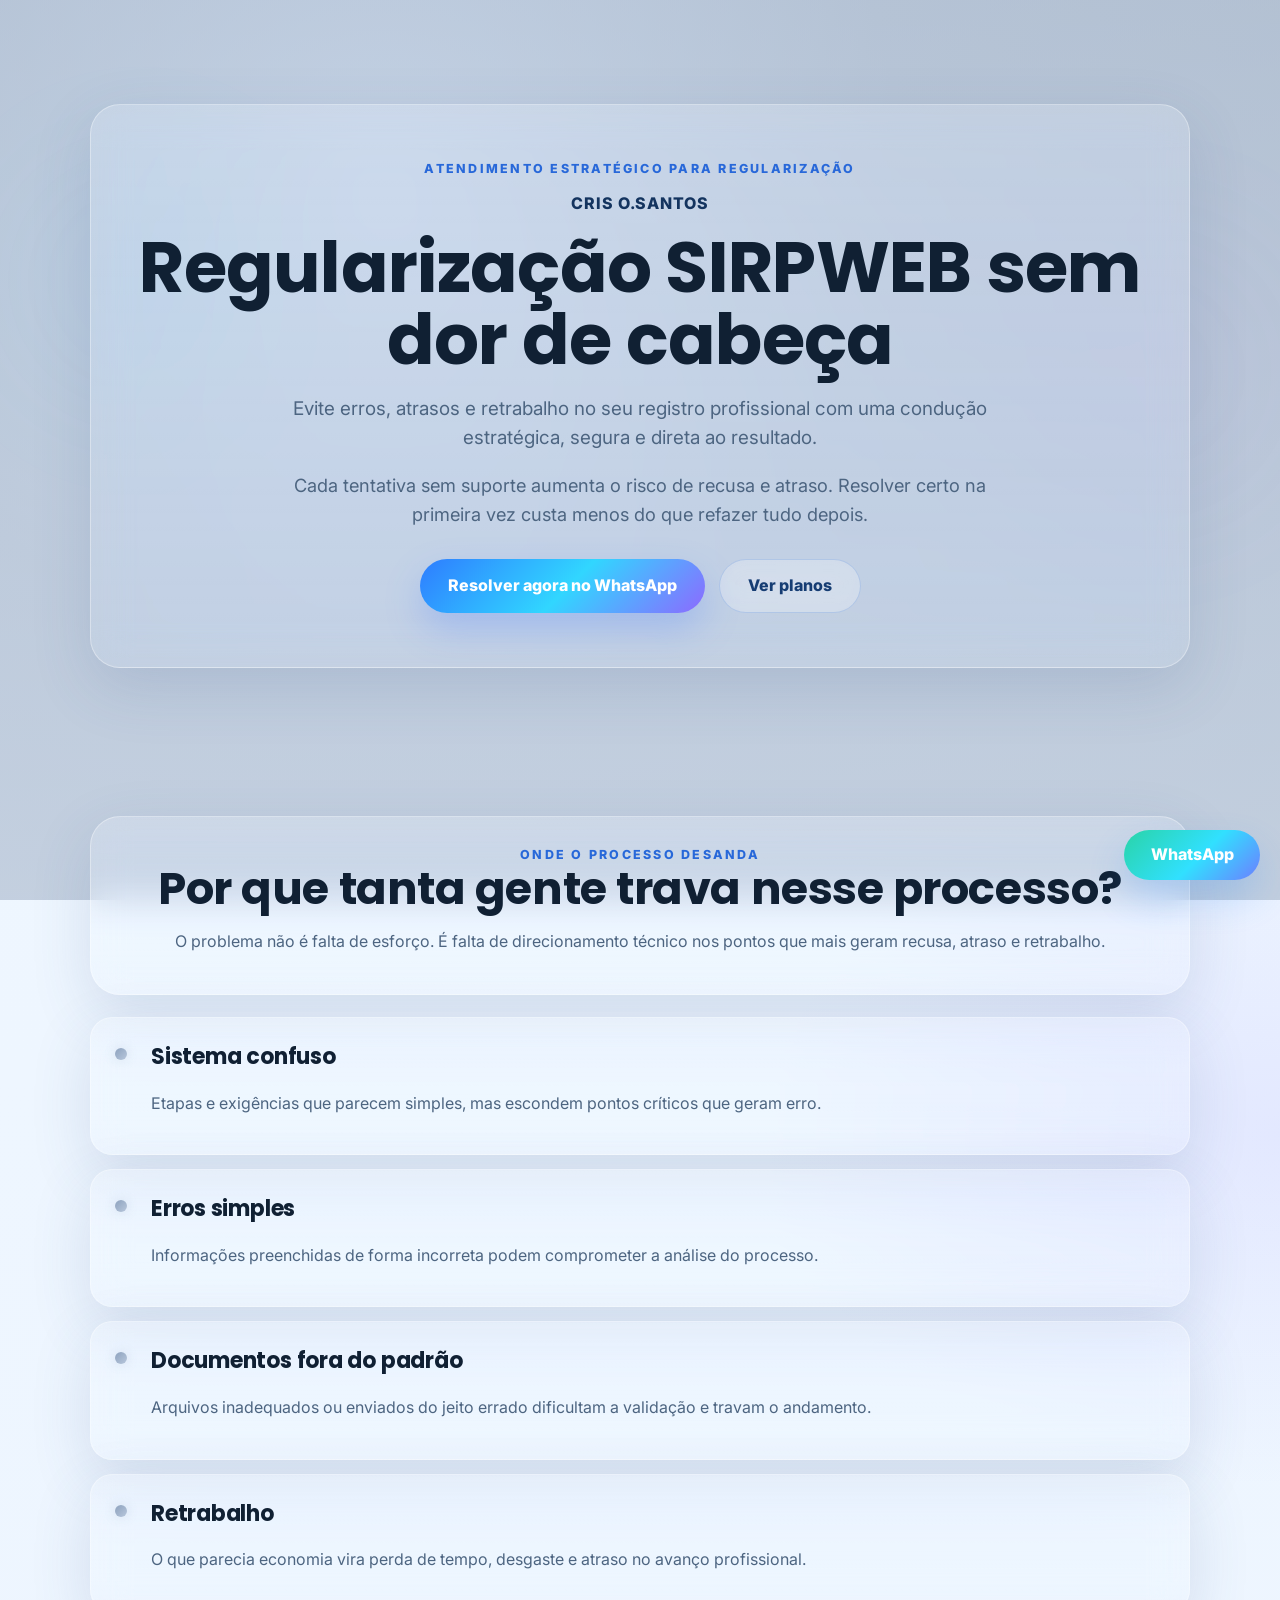
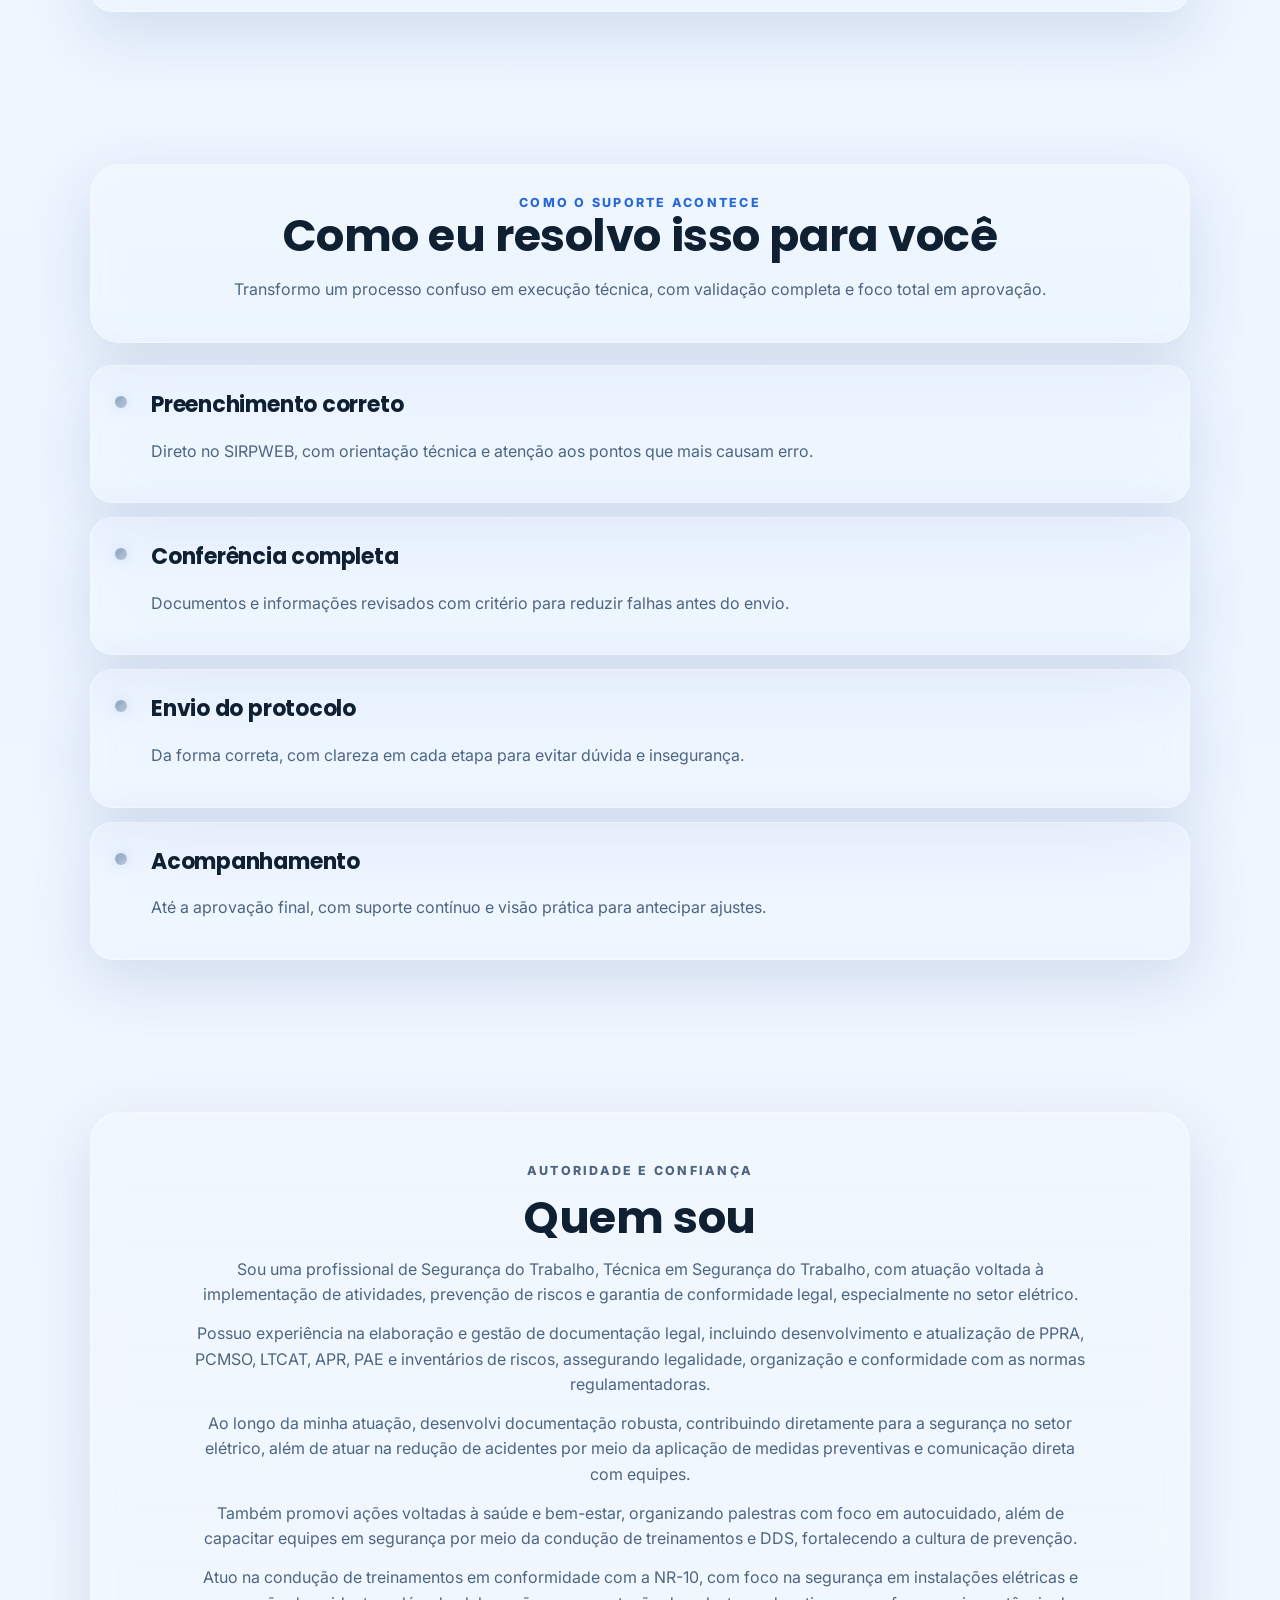
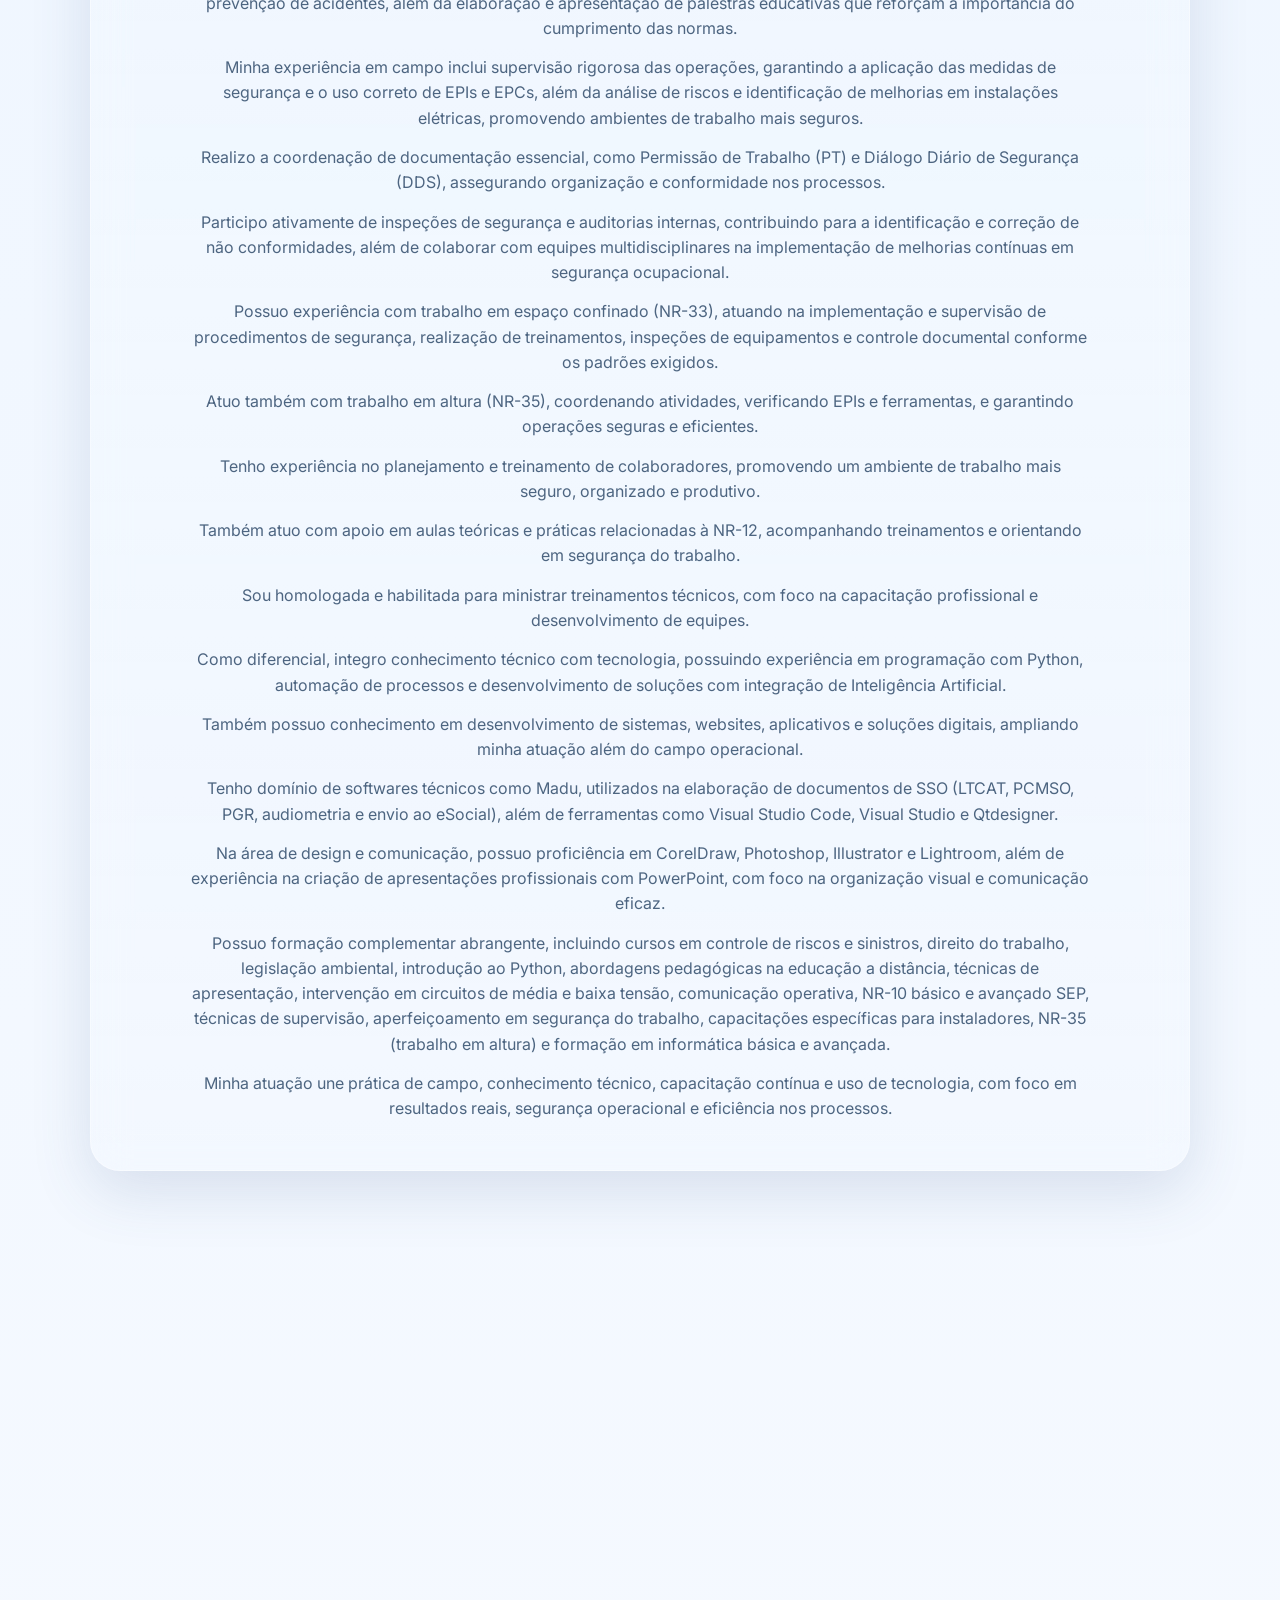
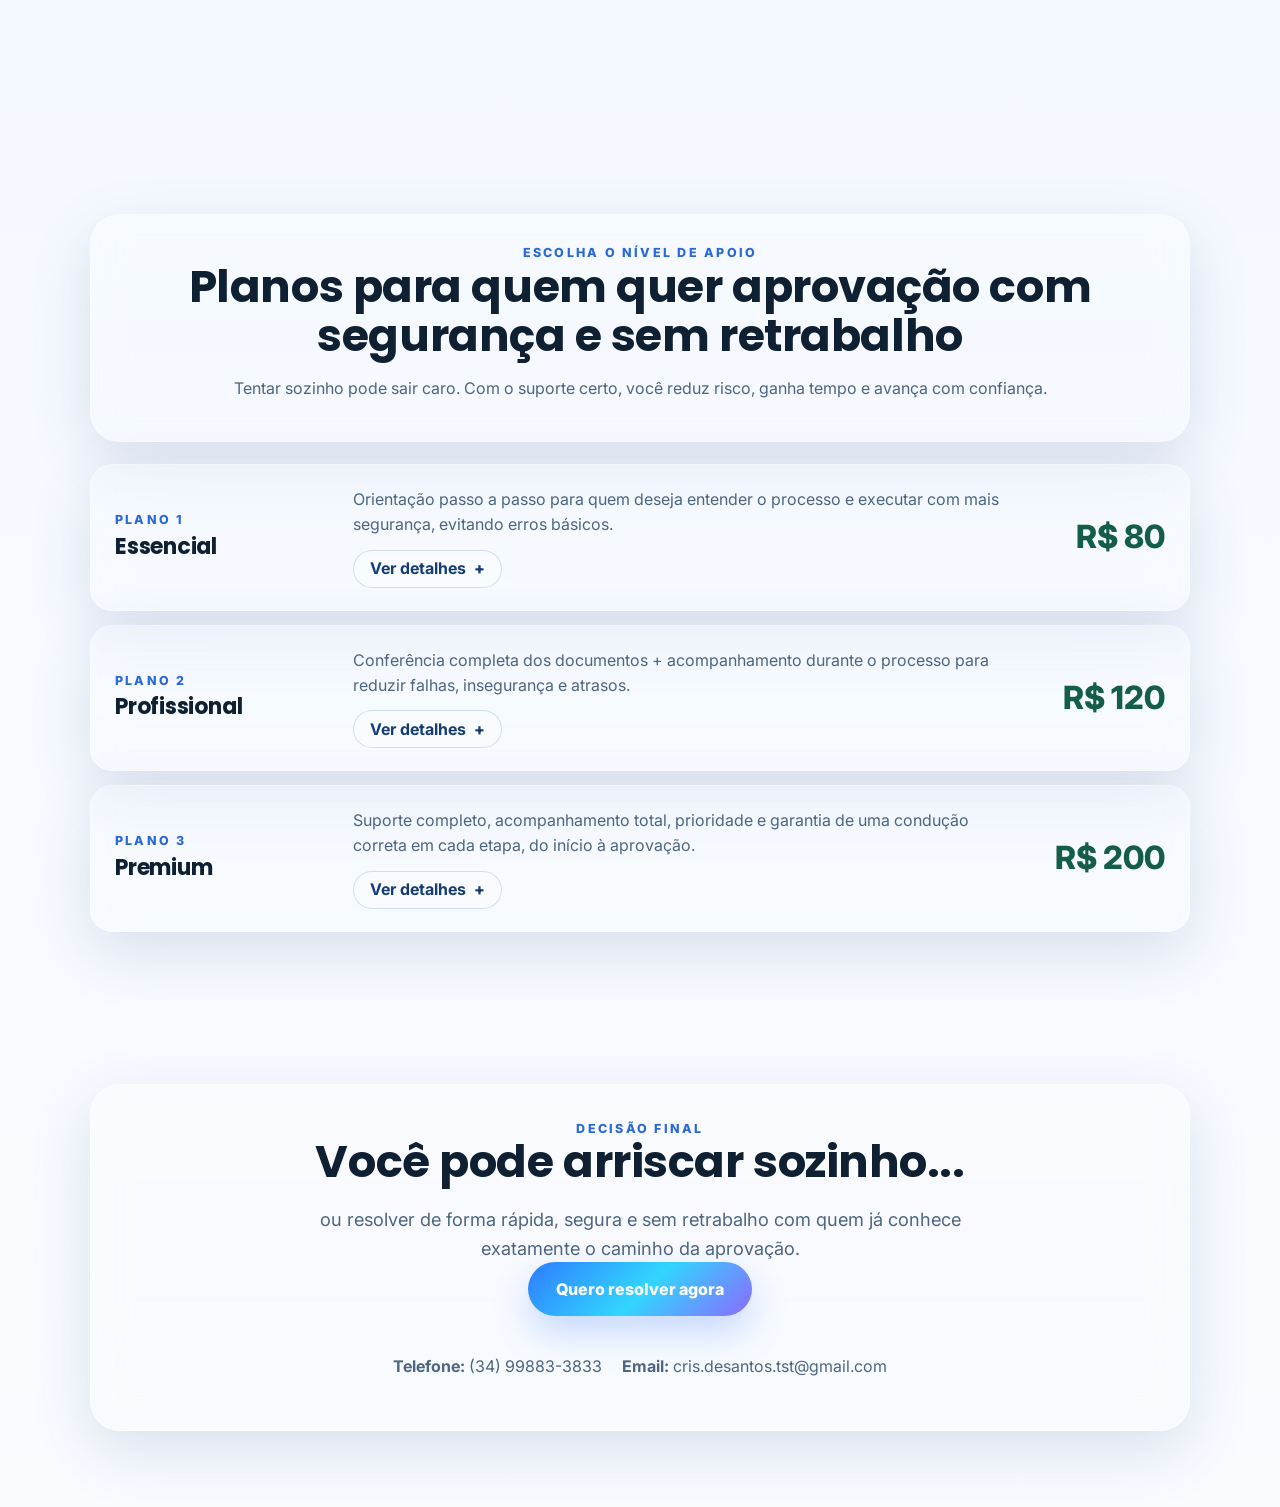
==== commit 2749df17: "Atualiza imagem de card com arte Gemini" ====
--- a/web/index-d.html
+++ b/web/index-d.html
@@ -4,7 +4,21 @@
   <meta charset="UTF-8" />
   <meta name="viewport" content="width=device-width, initial-scale=1.0" />
   <meta name="description" content="GoldSmit Tec - Regularização SIRPWEB com orientação técnica, segurança e foco em aprovação." />
+  <meta property="og:type" content="website" />
+  <meta property="og:site_name" content="GoldSmit Tec" />
+  <meta property="og:title" content="GoldSmit Tec" />
+  <meta property="og:description" content="Regularização SIRPWEB com orientação técnica, segurança e foco em aprovação." />
+  <meta property="og:url" content="https://crisoliveirasantos.github.io/cris-seguranca-site/" />
+  <meta property="og:image" content="https://crisoliveirasantos.github.io/cris-seguranca-site/assets/og-image.png" />
+  <meta property="og:image:width" content="1200" />
+  <meta property="og:image:height" content="630" />
+  <meta name="twitter:card" content="summary_large_image" />
+  <meta name="twitter:title" content="GoldSmit Tec" />
+  <meta name="twitter:description" content="Regularização SIRPWEB com orientação técnica, segurança e foco em aprovação." />
+  <meta name="twitter:image" content="https://crisoliveirasantos.github.io/cris-seguranca-site/assets/og-image.png" />
   <title>GoldSmit Tec</title>
+  <link rel="canonical" href="https://crisoliveirasantos.github.io/cris-seguranca-site/" />
+  <link rel="icon" type="image/png" href="../docs/assets/og-image.png" />
   <link rel="preconnect" href="https://fonts.googleapis.com" />
   <link rel="preconnect" href="https://fonts.gstatic.com" crossorigin />
   <link href="https://fonts.googleapis.com/css2?family=Inter:wght@400;500;600;700;800&family=Poppins:wght@500;600;700;800&display=swap" rel="stylesheet" />
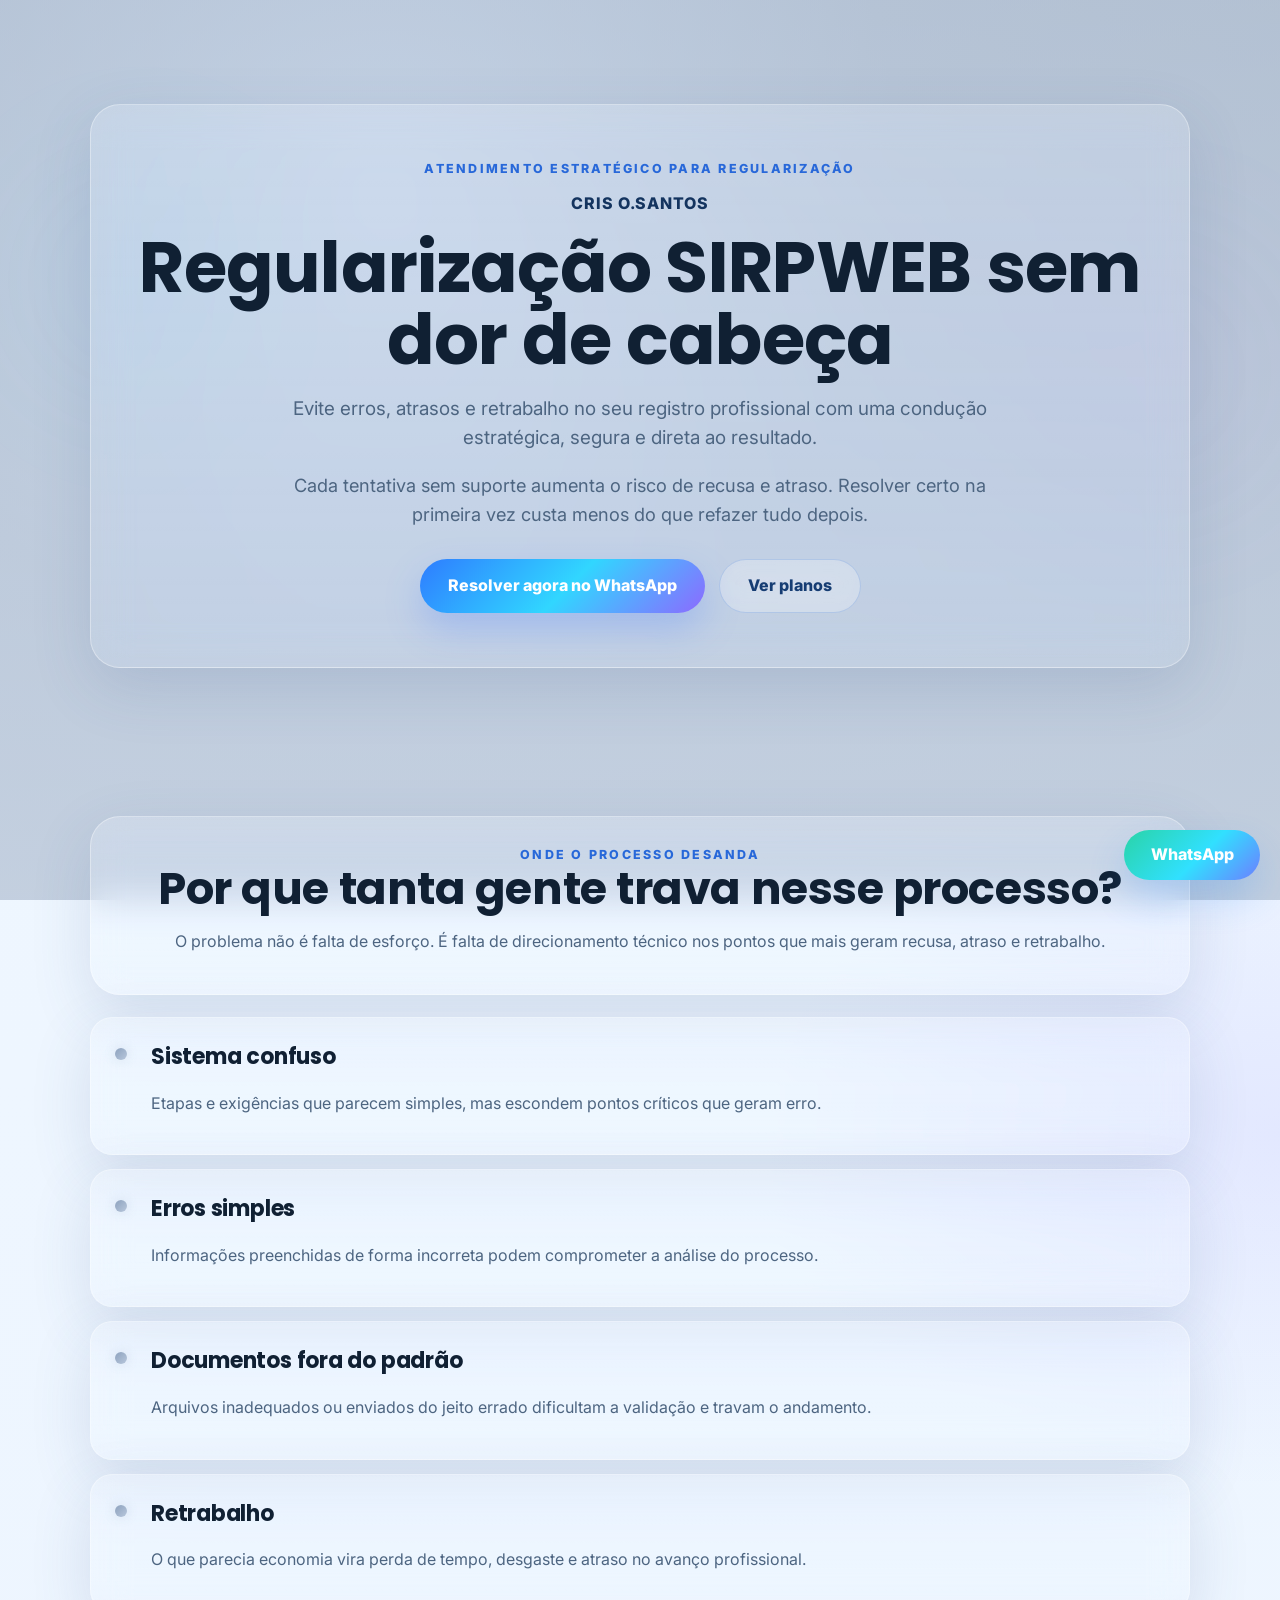
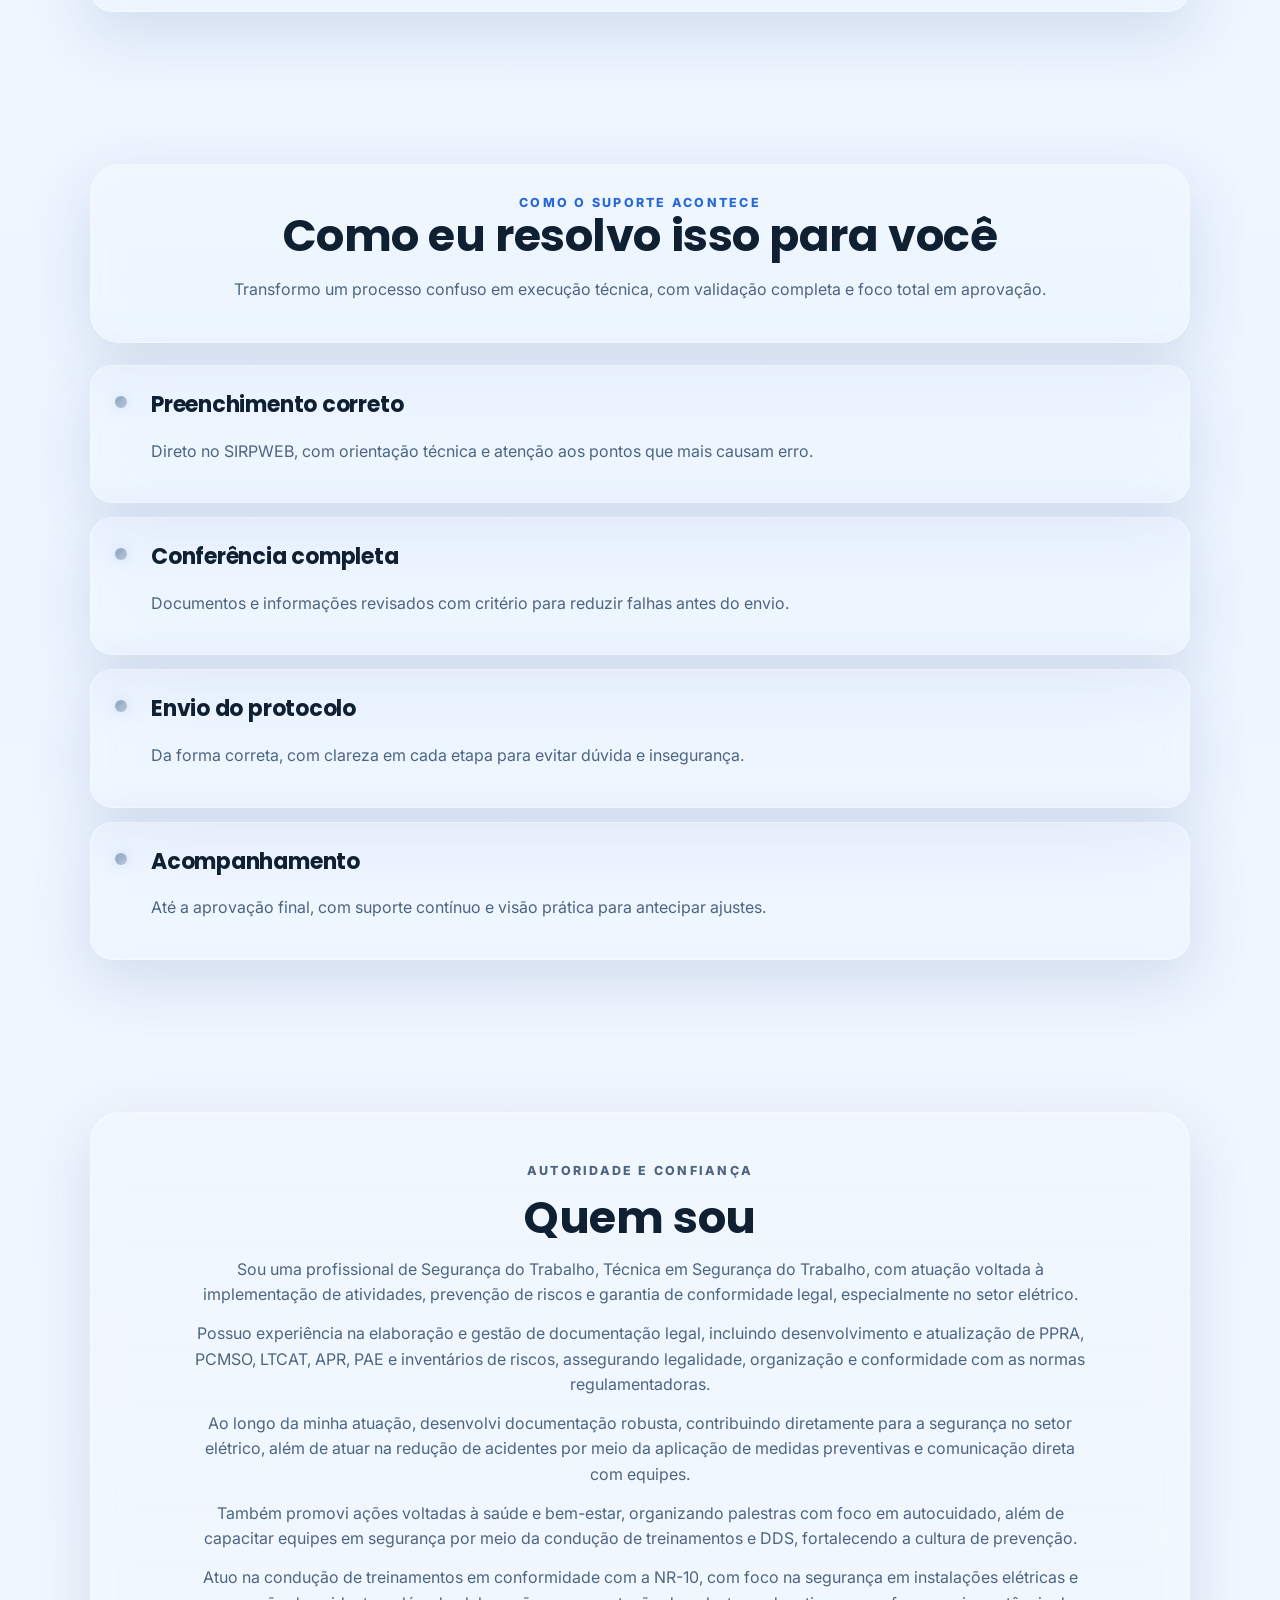
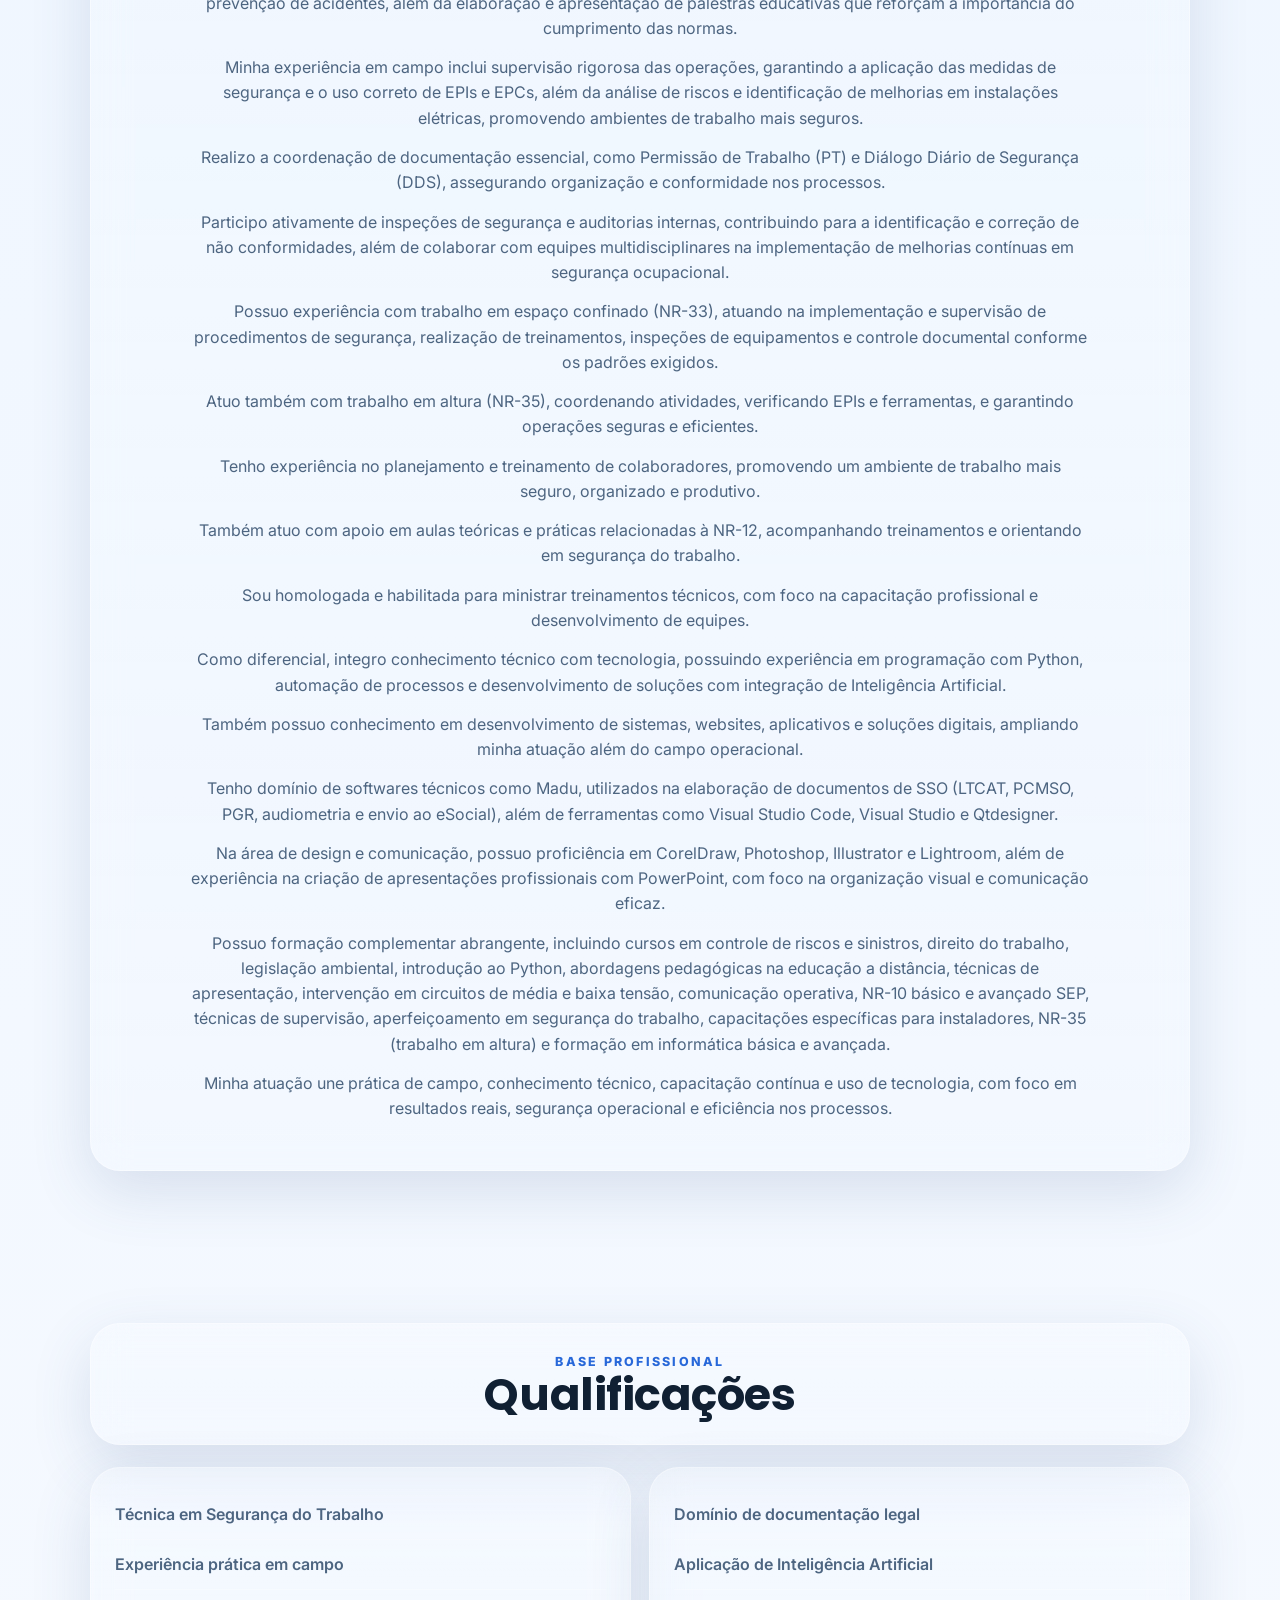
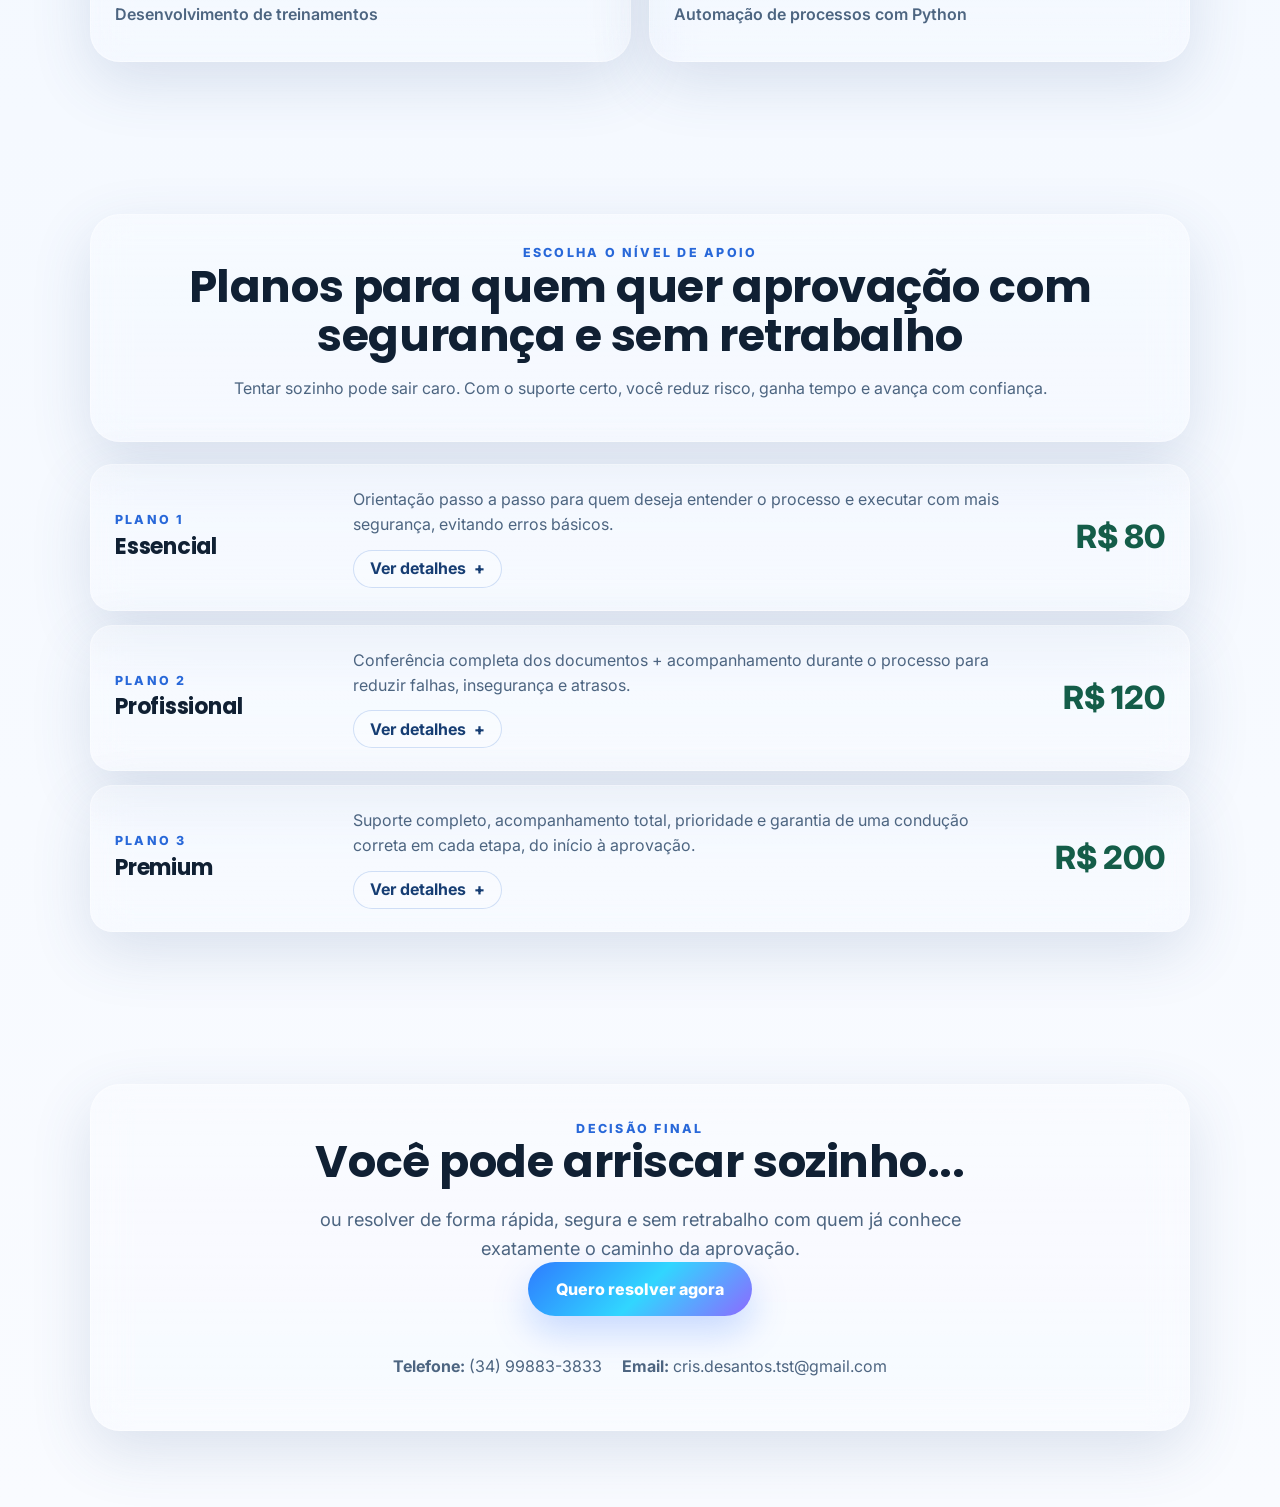
==== commit dee7aa59: "Forca refresh de card social com og-image-v2" ====
--- a/web/index-d.html
+++ b/web/index-d.html
@@ -9,13 +9,16 @@
   <meta property="og:title" content="GoldSmit Tec" />
   <meta property="og:description" content="Regularização SIRPWEB com orientação técnica, segurança e foco em aprovação." />
   <meta property="og:url" content="https://crisoliveirasantos.github.io/cris-seguranca-site/" />
-  <meta property="og:image" content="https://crisoliveirasantos.github.io/cris-seguranca-site/assets/og-image.png" />
+  <meta property="og:image" content="https://crisoliveirasantos.github.io/cris-seguranca-site/assets/og-image-v2.png" />
+  <meta property="og:image:secure_url" content="https://crisoliveirasantos.github.io/cris-seguranca-site/assets/og-image-v2.png" />
+  <meta property="og:image:type" content="image/png" />
   <meta property="og:image:width" content="1200" />
   <meta property="og:image:height" content="630" />
+  <meta property="og:image:alt" content="GoldSmit Tec - Regularização SIRPWEB" />
   <meta name="twitter:card" content="summary_large_image" />
   <meta name="twitter:title" content="GoldSmit Tec" />
   <meta name="twitter:description" content="Regularização SIRPWEB com orientação técnica, segurança e foco em aprovação." />
-  <meta name="twitter:image" content="https://crisoliveirasantos.github.io/cris-seguranca-site/assets/og-image.png" />
+  <meta name="twitter:image" content="https://crisoliveirasantos.github.io/cris-seguranca-site/assets/og-image-v2.png" />
   <title>GoldSmit Tec</title>
   <link rel="canonical" href="https://crisoliveirasantos.github.io/cris-seguranca-site/" />
   <link rel="icon" type="image/png" href="../docs/assets/og-image.png" />
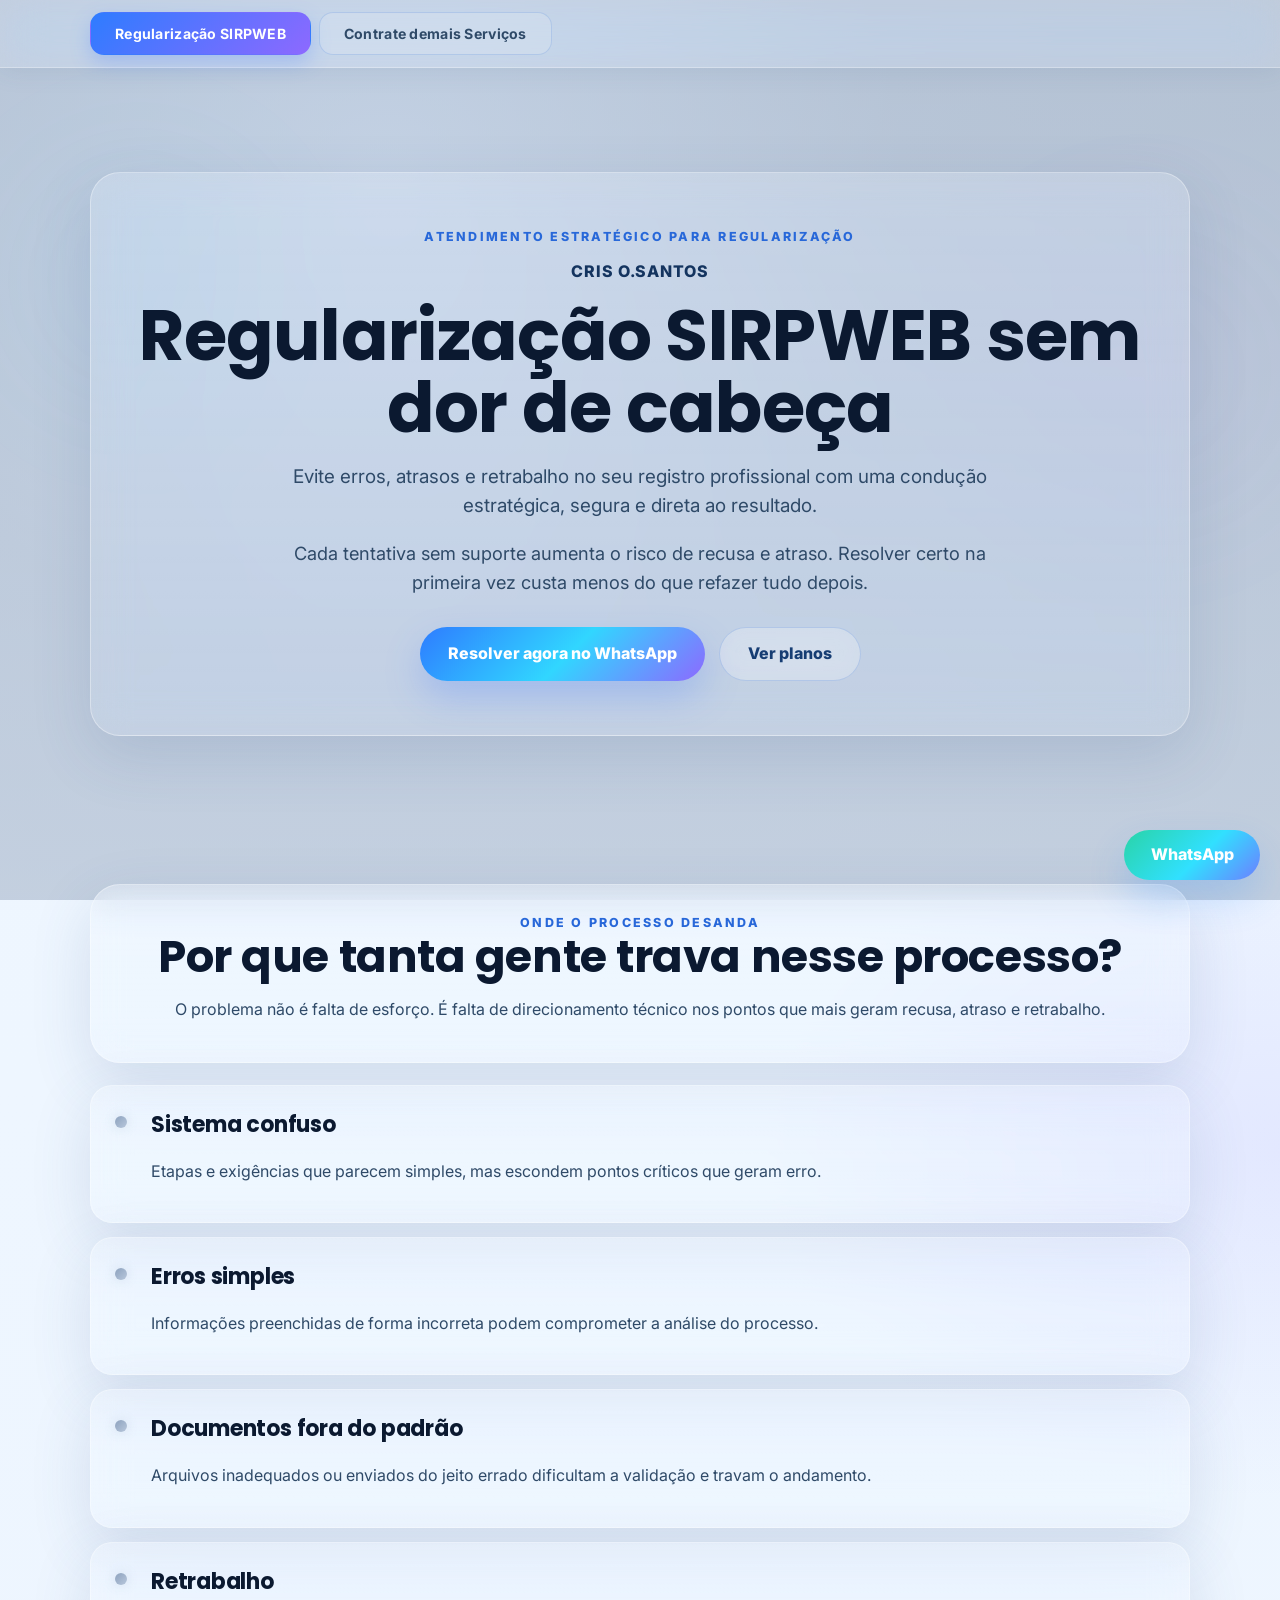
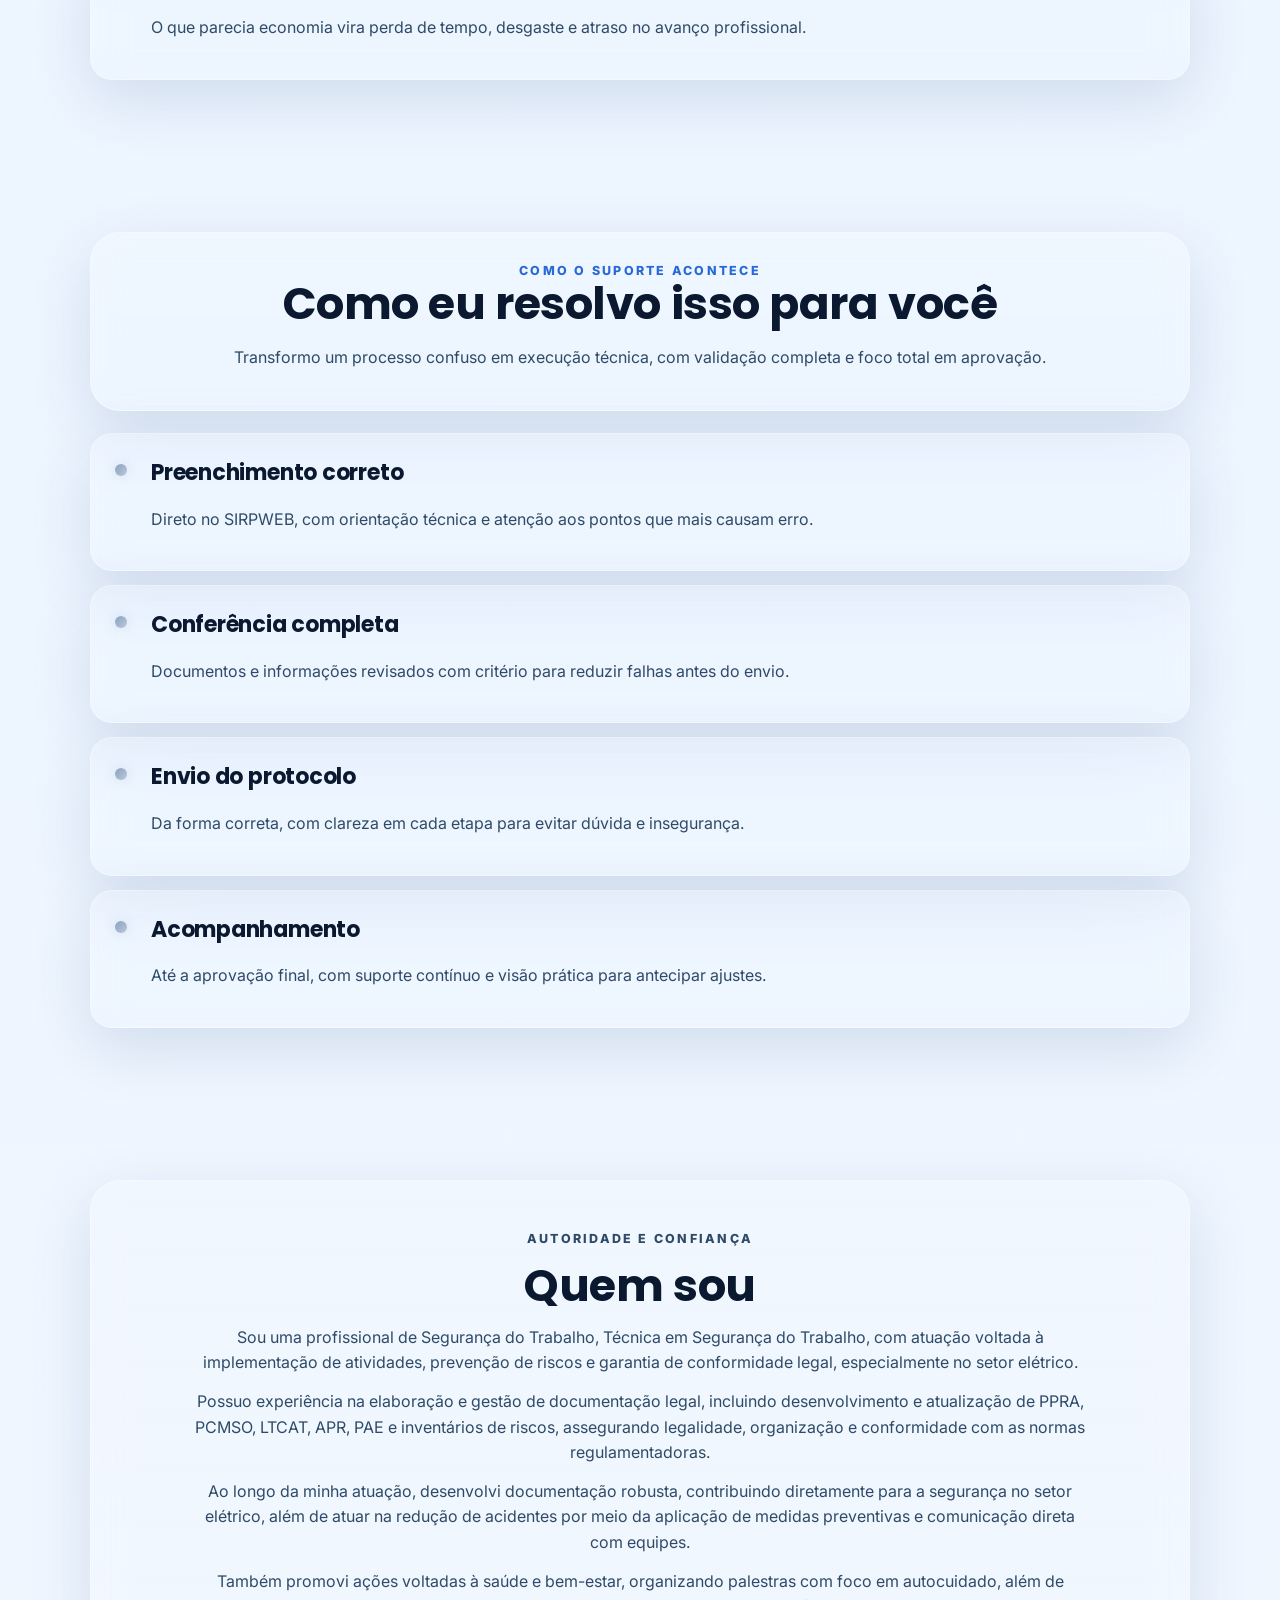
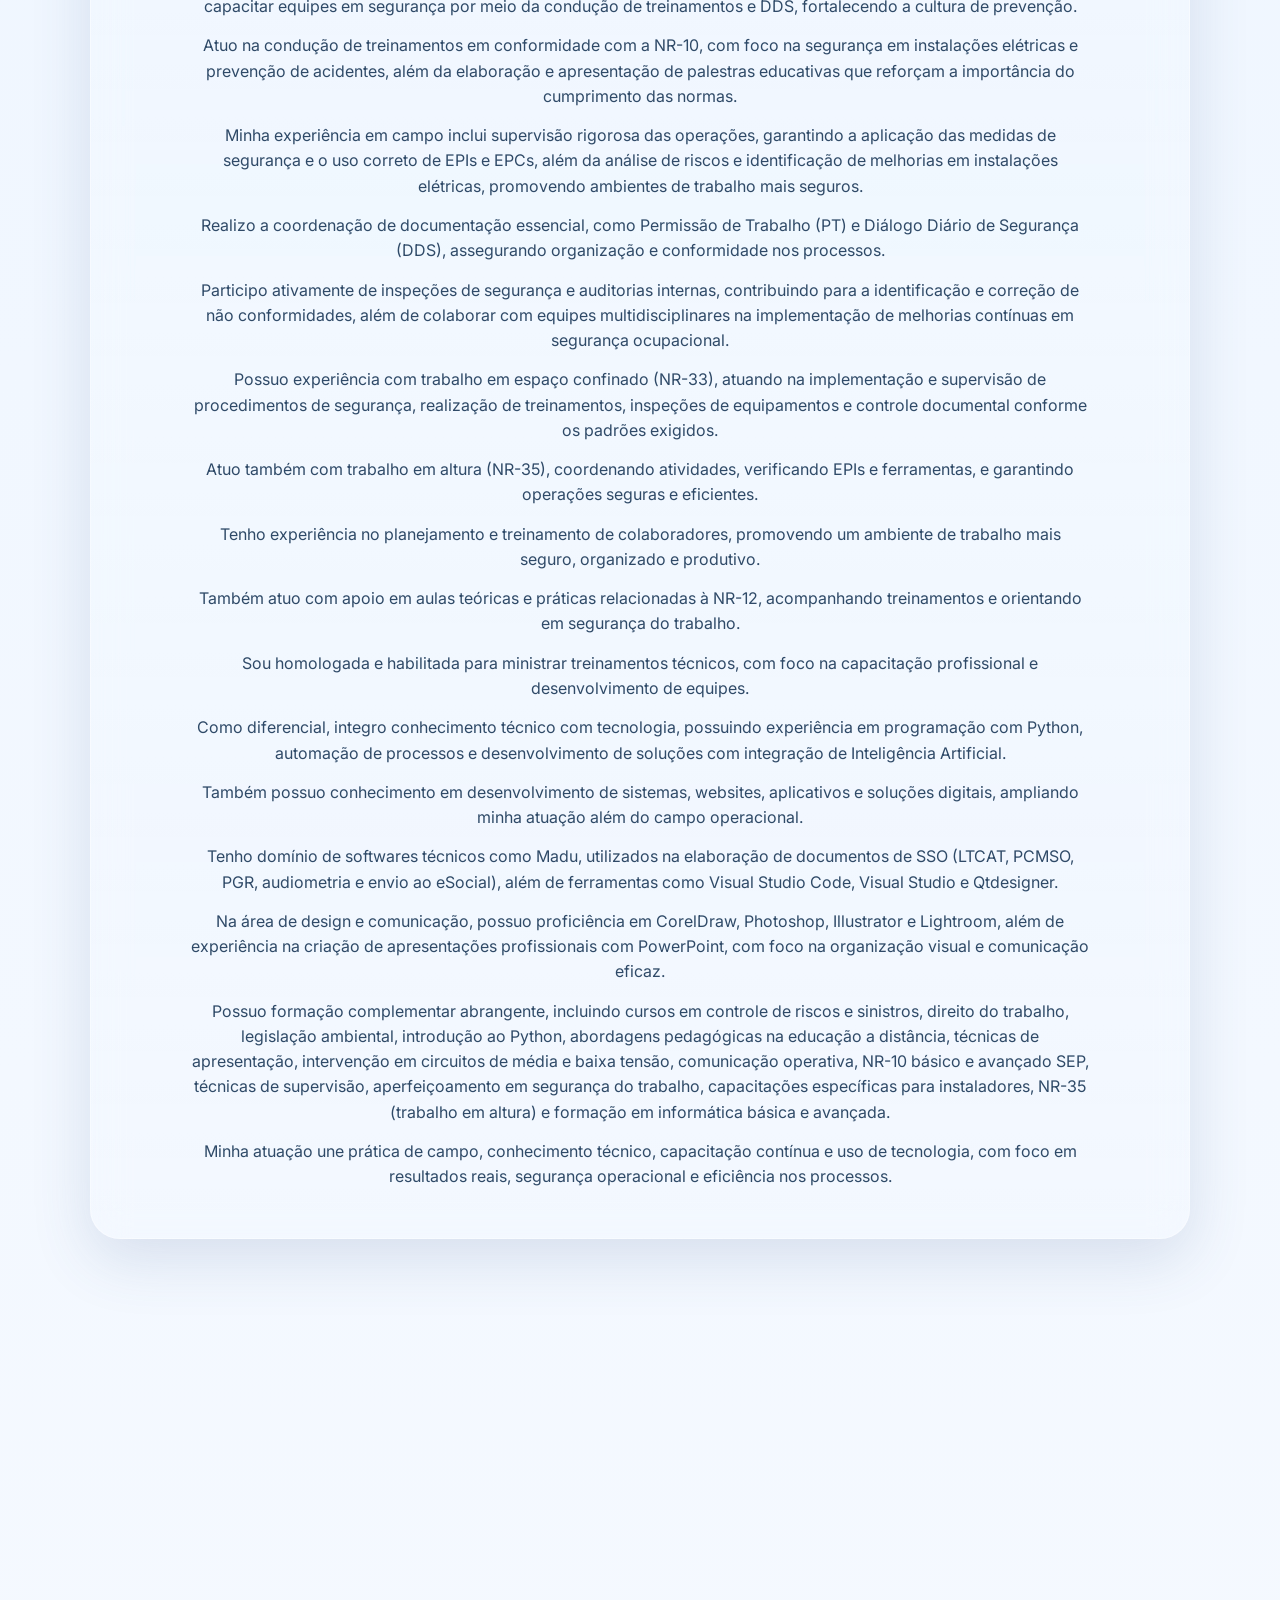
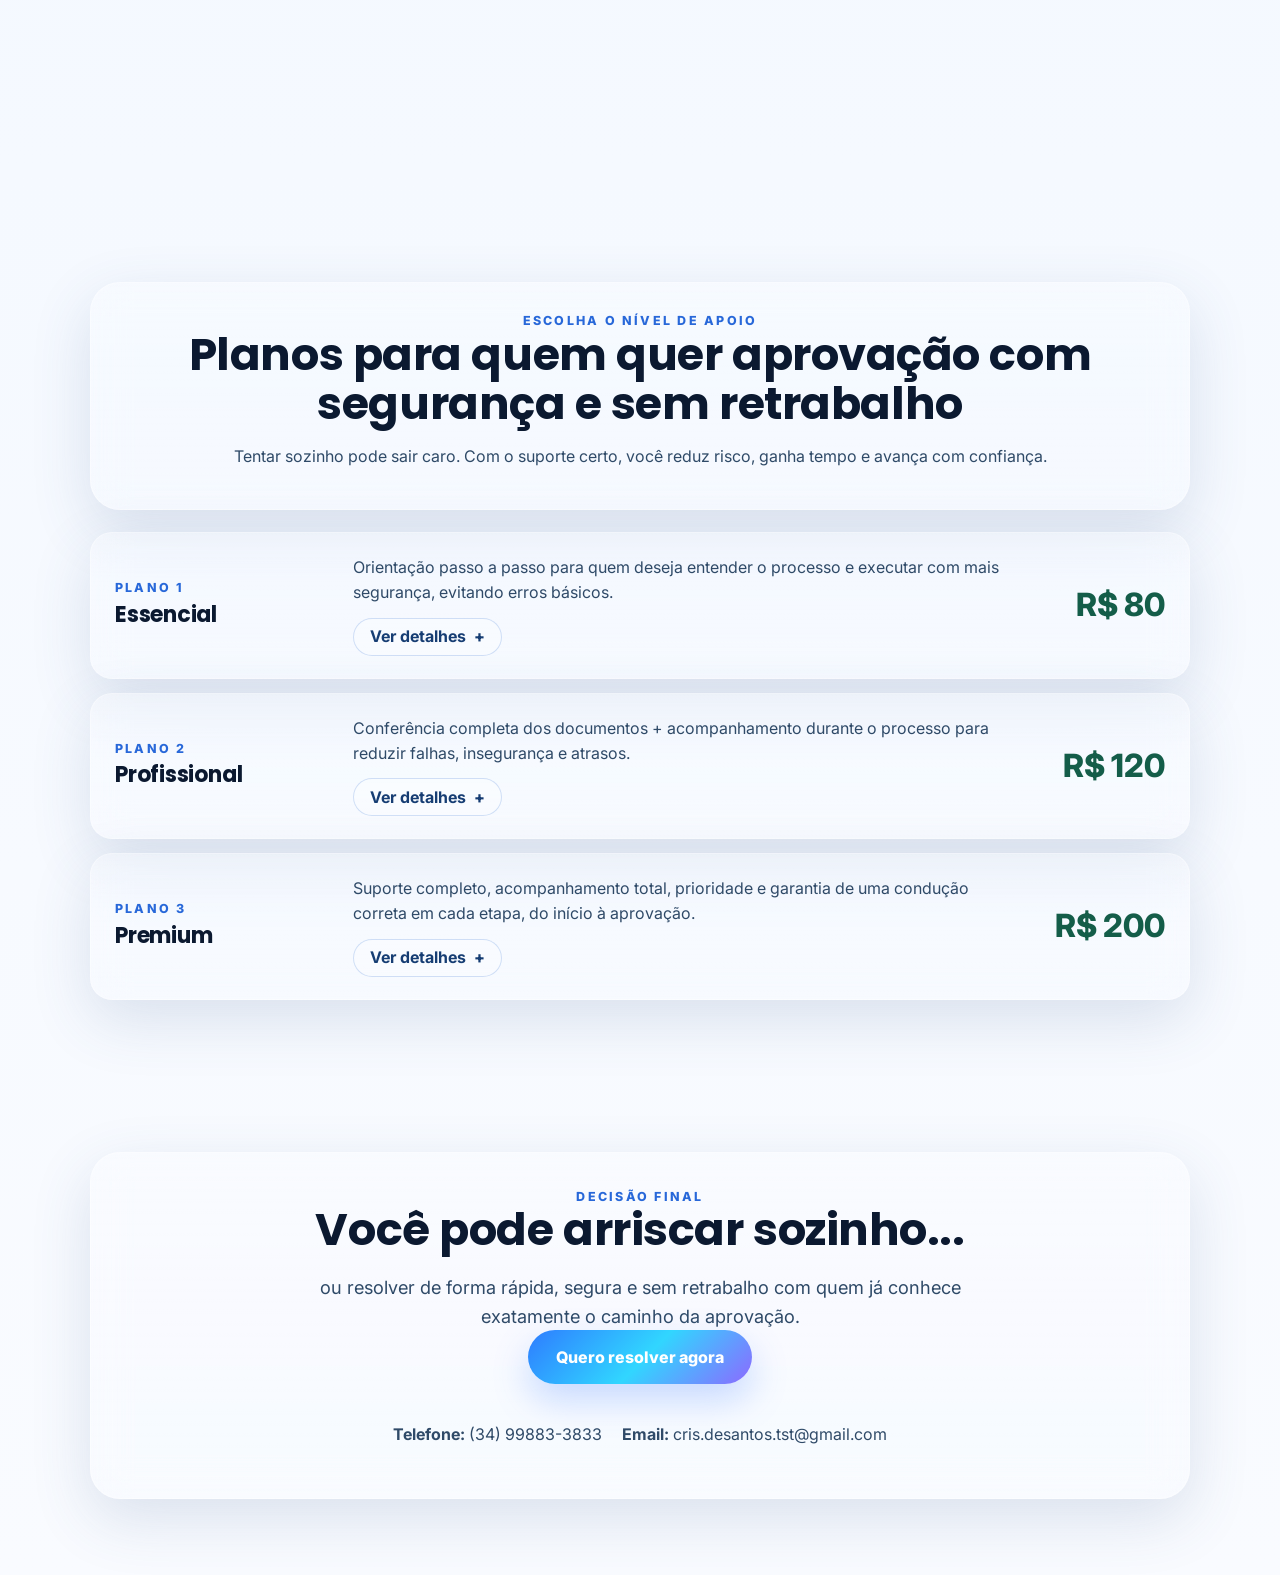
==== commit 0cbdc313: "Adiciona aba Contrate demais Servicos com 4 cards, infografico IDDCC e selos" ====
--- a/web/index-d.html
+++ b/web/index-d.html
@@ -38,6 +38,14 @@
     <div class="grain"></div>
   </div>
 
+  <nav class="site-tabs">
+    <div class="container tabs-inner">
+      <button class="tab-btn active" data-tab="sirpweb">Regularização SIRPWEB</button>
+      <button class="tab-btn" data-tab="servicos">Contrate demais Serviços</button>
+    </div>
+  </nav>
+
+  <div id="tab-sirpweb" class="tab-panel active">
   <header class="hero reveal">
     <div class="container hero-shell glass-strip">
       <p class="eyebrow">ATENDIMENTO ESTRATÉGICO PARA REGULARIZAÇÃO</p>
@@ -303,6 +311,171 @@
       </div>
     </section>
   </main>
+  </div><!-- fim tab-sirpweb -->
+
+  <div id="tab-servicos" class="tab-panel">
+
+    <section class="services-hero reveal">
+      <div class="container">
+        <div class="section-heading glass-strip">
+          <p class="section-kicker">SERVIÇOS ESPECIALIZADOS</p>
+          <h2>Soluções em SST e Tecnologia para sua empresa</h2>
+          <p class="section-lead">Cada entrega é planejada com método, técnica e foco em resultado real. Veja o que posso fazer pelo seu processo.</p>
+        </div>
+      </div>
+    </section>
+
+    <section class="section reveal">
+      <div class="container">
+        <div class="services-grid">
+
+          <article class="service-card">
+            <div class="service-video-wrap">
+              <div class="video-placeholder">
+                <div class="video-placeholder-icon">&#9654;</div>
+                <span>Vídeo demonstrativo em breve</span>
+              </div>
+            </div>
+            <div class="service-body">
+              <p class="service-number">Serviço 01</p>
+              <span class="service-tag">Python · Automação · IA</span>
+              <h3>Desenvolvimento de Softwares de SST Personalizados</h3>
+              <p>Criação de automações em Python, tabelas dinâmicas de controle de funcionários e dashboards de gestão exclusivos para a sua empresa. Soluções digitais que eliminam retrabalho e organizam dados de SSO com eficiência real.</p>
+              <a class="btn-service" href="https://wa.me/5534998833833?text=Ol%C3%A1!%20Quero%20solicitar%20or%C3%A7amento%20para%20Desenvolvimento%20de%20Software%20de%20SST" target="_blank" rel="noopener noreferrer">Solicitar Orçamento Personalizado</a>
+            </div>
+          </article>
+
+          <article class="service-card">
+            <div class="service-video-wrap">
+              <div class="video-placeholder">
+                <div class="video-placeholder-icon">&#9654;</div>
+                <span>Vídeo demonstrativo em breve</span>
+              </div>
+            </div>
+            <div class="service-body">
+              <p class="service-number">Serviço 02</p>
+              <span class="service-tag">PGR · APR · Inventário de Riscos</span>
+              <h3>Gestão de Documentação Técnica — Método VALOS</h3>
+              <p>Elaboração de PGR, APRs e inventários de riscos com rigor técnico e conformidade normativa. O Método VALOS garante documentação validada, organizada, legal e pronta para uso — sem margem para passivo trabalhista.</p>
+              <a class="btn-service" href="https://wa.me/5534998833833?text=Ol%C3%A1!%20Quero%20solicitar%20or%C3%A7amento%20para%20Gest%C3%A3o%20de%20Documenta%C3%A7%C3%A3o%20T%C3%A9cnica" target="_blank" rel="noopener noreferrer">Solicitar Orçamento Personalizado</a>
+            </div>
+          </article>
+
+          <article class="service-card">
+            <div class="service-video-wrap">
+              <div class="video-placeholder">
+                <div class="video-placeholder-icon">&#9654;</div>
+                <span>Vídeo demonstrativo em breve</span>
+              </div>
+            </div>
+            <div class="service-body">
+              <p class="service-number">Serviço 03</p>
+              <span class="service-tag">NR-10 · NR-33 · NR-35</span>
+              <h3>Treinamentos e Palestras de Impacto — Método IDDCC</h3>
+              <p>Instrutora homologada em NR-10 (Básico e SEP), NR-33 e NR-35. Treinamentos conduzidos com o Método IDDCC — Identificação, Decodificação, Didática, Comportamento e Conexão — gerando aprendizado que permanece e mudança de atitude real.</p>
+              <a class="btn-service" href="https://wa.me/5534998833833?text=Ol%C3%A1!%20Quero%20solicitar%20or%C3%A7amento%20para%20Treinamentos%20e%20Palestras" target="_blank" rel="noopener noreferrer">Solicitar Orçamento Personalizado</a>
+            </div>
+          </article>
+
+          <article class="service-card">
+            <div class="service-video-wrap">
+              <div class="video-placeholder">
+                <div class="video-placeholder-icon">&#9654;</div>
+                <span>Vídeo demonstrativo em breve</span>
+              </div>
+            </div>
+            <div class="service-body">
+              <p class="service-number">Serviço 04</p>
+              <span class="service-tag">Construção · Elétrica · Indústria</span>
+              <h3>Consultoria em Diálogo Diário de Segurança (DDS)</h3>
+              <p>Planejamento de cronogramas de DDS de segunda a sexta, sem repetição de tema, adaptados ao segmento da sua empresa. Cada diálogo elaborado para engajar a equipe, fixar práticas seguras e fortalecer a cultura de prevenção no dia a dia.</p>
+              <a class="btn-service" href="https://wa.me/5534998833833?text=Ol%C3%A1!%20Quero%20solicitar%20or%C3%A7amento%20para%20Consultoria%20em%20DDS" target="_blank" rel="noopener noreferrer">Solicitar Orçamento Personalizado</a>
+            </div>
+          </article>
+
+        </div>
+      </div>
+    </section>
+
+    <section class="iddcc-section reveal">
+      <div class="container">
+        <div class="section-heading glass-strip">
+          <p class="section-kicker">METODOLOGIA EXCLUSIVA</p>
+          <h2>Método IDDCC de entrega</h2>
+          <p class="section-lead">Cada treinamento segue uma estrutura que garante aprendizado que permanece — não apenas conteúdo apresentado.</p>
+        </div>
+        <div class="iddcc-grid">
+          <div class="iddcc-step">
+            <span class="iddcc-letter">I</span>
+            <span class="iddcc-word">Identificação</span>
+            <span class="iddcc-desc">Diagnóstico do cenário e mapeamento das reais necessidades da equipe.</span>
+          </div>
+          <div class="iddcc-step">
+            <span class="iddcc-letter">D</span>
+            <span class="iddcc-word">Decodificação</span>
+            <span class="iddcc-desc">Tradução da norma técnica em linguagem prática e acessível.</span>
+          </div>
+          <div class="iddcc-step">
+            <span class="iddcc-letter">D</span>
+            <span class="iddcc-word">Didática</span>
+            <span class="iddcc-desc">Método de ensino estruturado com foco em retenção e engajamento real.</span>
+          </div>
+          <div class="iddcc-step">
+            <span class="iddcc-letter">C</span>
+            <span class="iddcc-word">Comportamento</span>
+            <span class="iddcc-desc">Estímulo à mudança de atitude e criação de hábitos seguros e duradouros.</span>
+          </div>
+          <div class="iddcc-step">
+            <span class="iddcc-letter">C</span>
+            <span class="iddcc-word">Conexão</span>
+            <span class="iddcc-desc">Integração do conhecimento com a rotina e a cultura da empresa.</span>
+          </div>
+        </div>
+      </div>
+    </section>
+
+    <section class="seals-section reveal">
+      <div class="container">
+        <div class="section-heading glass-strip">
+          <p class="section-kicker">FORMAÇÃO E AUTORIDADE</p>
+          <h2>Selos de Especialidade</h2>
+          <p class="section-lead">Qualificação reconhecida por instituições de referência nacional.</p>
+        </div>
+        <div class="seals-grid">
+          <div class="seal-badge glass-line">
+            <span class="seal-icon">🎓</span>
+            <div class="seal-text">Centro Politécnico<small>Técnica em Segurança do Trabalho</small></div>
+          </div>
+          <div class="seal-badge glass-line">
+            <span class="seal-icon">🏛️</span>
+            <div class="seal-text">IFRS<small>Formação técnica complementar</small></div>
+          </div>
+          <div class="seal-badge glass-line">
+            <span class="seal-icon">✅</span>
+            <div class="seal-text">ABS Treinamentos<small>Instrutora homologada NR-10, NR-33, NR-35</small></div>
+          </div>
+          <div class="seal-badge glass-line">
+            <span class="seal-icon">💻</span>
+            <div class="seal-text">Python + Inteligência Artificial<small>Automação de processos e SST digital</small></div>
+          </div>
+        </div>
+      </div>
+    </section>
+
+    <section class="section reveal">
+      <div class="container final-band glass-strip">
+        <p class="section-kicker">VAMOS TRABALHAR JUNTOS</p>
+        <h2>Pronto para transformar sua SST?</h2>
+        <p class="hero-impact">Metodologia técnica, tecnologia aplicada e entrega com método. Solicite um orçamento agora mesmo.</p>
+        <a class="btn btn-primary" href="https://wa.me/5534998833833" target="_blank" rel="noopener noreferrer">Falar no WhatsApp agora</a>
+        <div class="contact-inline">
+          <p><strong>Telefone:</strong> (34) 99883-3833</p>
+          <p><strong>Email:</strong> cris.desantos.tst@gmail.com</p>
+        </div>
+      </div>
+    </section>
+
+  </div><!-- fim tab-servicos -->
 
   <a class="whatsapp-float" href="https://wa.me/5534998833833" target="_blank" rel="noopener noreferrer" aria-label="Abrir conversa no WhatsApp">
     WhatsApp
--- a/web/styles-d.css
+++ b/web/styles-d.css
@@ -1,8 +1,8 @@
 :root {
   --bg: #f2f8ff;
   --bg-2: #e6f1ff;
-  --text: #102033;
-  --muted: #4d6581;
+  --text: #0b1930;
+  --muted: #2f4a68;
   --line: rgba(255, 255, 255, 0.34);
   --glass: rgba(255, 255, 255, 0.12);
   --glass-strong: rgba(255, 255, 255, 0.18);
@@ -690,3 +690,294 @@
     animation: none;
   }
 }
+
+/* ===== ABAS DE NAVEGAÇÃO ===== */
+.site-tabs {
+  position: sticky;
+  top: 0;
+  z-index: 100;
+  background: rgba(255, 255, 255, 0.18);
+  backdrop-filter: blur(20px) saturate(140%);
+  -webkit-backdrop-filter: blur(20px) saturate(140%);
+  border-bottom: 1px solid rgba(255, 255, 255, 0.3);
+  box-shadow: 0 4px 24px rgba(60, 95, 140, 0.1);
+}
+
+.tabs-inner {
+  display: flex;
+  gap: 8px;
+  padding: 12px 0;
+}
+
+.tab-btn {
+  padding: 12px 24px;
+  border-radius: 14px;
+  border: 1px solid rgba(61, 120, 214, 0.2);
+  cursor: pointer;
+  font-family: "Inter", "Poppins", sans-serif;
+  font-size: 0.88rem;
+  font-weight: 700;
+  letter-spacing: 0.02em;
+  transition: all 0.25s ease;
+  background: rgba(255, 255, 255, 0.14);
+  color: var(--muted);
+}
+
+.tab-btn.active,
+.tab-btn:hover {
+  background: linear-gradient(135deg, #2e7cff, #8d69ff);
+  color: white;
+  border-color: transparent;
+  box-shadow: 0 8px 20px rgba(71, 127, 255, 0.28);
+}
+
+.tab-panel {
+  display: none;
+}
+
+.tab-panel.active {
+  display: block;
+}
+
+.services-hero {
+  padding: 70px 0 10px;
+}
+
+.services-grid {
+  display: grid;
+  grid-template-columns: repeat(auto-fit, minmax(280px, 1fr));
+  gap: 26px;
+  padding: 10px 0 60px;
+}
+
+.service-card {
+  background: linear-gradient(180deg, rgba(255, 255, 255, 0.22), rgba(255, 255, 255, 0.1));
+  border: 1px solid rgba(255, 255, 255, 0.34);
+  backdrop-filter: blur(18px) saturate(130%);
+  -webkit-backdrop-filter: blur(18px) saturate(130%);
+  border-radius: 24px;
+  overflow: hidden;
+  display: flex;
+  flex-direction: column;
+  transition: transform 0.28s ease, box-shadow 0.28s ease;
+}
+
+.service-card:hover {
+  transform: translateY(-6px);
+  box-shadow: 0 28px 56px rgba(60, 95, 140, 0.18);
+}
+
+.service-video-wrap {
+  aspect-ratio: 16 / 9;
+  background: linear-gradient(135deg, rgba(46, 124, 255, 0.12), rgba(141, 105, 255, 0.12));
+  display: flex;
+  align-items: center;
+  justify-content: center;
+}
+
+.service-video-wrap video,
+.service-video-wrap iframe {
+  width: 100%;
+  height: 100%;
+  object-fit: cover;
+  border: none;
+}
+
+.video-placeholder {
+  display: flex;
+  flex-direction: column;
+  align-items: center;
+  gap: 10px;
+}
+
+.video-placeholder-icon {
+  width: 56px;
+  height: 56px;
+  border-radius: 50%;
+  background: rgba(46, 124, 255, 0.15);
+  display: flex;
+  align-items: center;
+  justify-content: center;
+  font-size: 1.4rem;
+  color: #2868d9;
+}
+
+.video-placeholder span {
+  font-size: 0.78rem;
+  color: var(--muted);
+  font-weight: 600;
+}
+
+.service-body {
+  padding: 22px 22px 24px;
+  display: flex;
+  flex-direction: column;
+  flex: 1;
+  gap: 8px;
+}
+
+.service-number {
+  font-size: 0.72rem;
+  font-weight: 800;
+  letter-spacing: 0.16em;
+  text-transform: uppercase;
+  color: #2868d9;
+  margin: 0;
+}
+
+.service-body h3 {
+  color: var(--text);
+  margin: 0;
+  font-size: 1.08rem;
+}
+
+.service-body p {
+  font-size: 0.93rem;
+  color: var(--muted);
+  line-height: 1.62;
+  flex: 1;
+  margin: 0;
+}
+
+.service-tag {
+  display: inline-block;
+  padding: 3px 12px;
+  border-radius: 999px;
+  font-size: 0.7rem;
+  font-weight: 700;
+  background: rgba(141, 105, 255, 0.12);
+  color: #6b4fff;
+  width: fit-content;
+}
+
+.btn-service {
+  display: block;
+  text-align: center;
+  text-decoration: none;
+  padding: 12px 18px;
+  border-radius: 14px;
+  font-size: 0.88rem;
+  font-weight: 800;
+  color: white;
+  background: linear-gradient(135deg, #2e7cff, #8d69ff);
+  transition: transform 0.22s ease, box-shadow 0.22s ease;
+  margin-top: 8px;
+}
+
+.btn-service:hover {
+  transform: translateY(-2px);
+  box-shadow: 0 10px 26px rgba(71, 127, 255, 0.3);
+}
+
+.iddcc-section {
+  padding: 50px 0 60px;
+}
+
+.iddcc-grid {
+  display: flex;
+  flex-wrap: wrap;
+  gap: 16px;
+  justify-content: center;
+  margin-top: 28px;
+}
+
+.iddcc-step {
+  flex: 1;
+  min-width: 140px;
+  max-width: 180px;
+  background: linear-gradient(180deg, rgba(255, 255, 255, 0.22), rgba(255, 255, 255, 0.08));
+  border: 1px solid rgba(255, 255, 255, 0.3);
+  backdrop-filter: blur(14px);
+  -webkit-backdrop-filter: blur(14px);
+  border-radius: 20px;
+  padding: 22px 16px;
+  text-align: center;
+  display: flex;
+  flex-direction: column;
+  align-items: center;
+  gap: 8px;
+  transition: transform 0.25s ease, box-shadow 0.25s ease;
+}
+
+.iddcc-letter {
+  font-size: 2.2rem;
+  font-weight: 800;
+  font-family: "Poppins", sans-serif;
+  background: linear-gradient(135deg, #2e7cff, #8d69ff);
+  -webkit-background-clip: text;
+  -webkit-text-fill-color: transparent;
+  background-clip: text;
+  line-height: 1;
+}
+
+.iddcc-word {
+  font-size: 0.78rem;
+  font-weight: 700;
+  letter-spacing: 0.06em;
+  text-transform: uppercase;
+  color: var(--text);
+}
+
+.iddcc-desc {
+  font-size: 0.75rem;
+  color: var(--muted);
+  line-height: 1.45;
+}
+
+.seals-section {
+  padding: 20px 0 70px;
+}
+
+.seals-grid {
+  display: flex;
+  flex-wrap: wrap;
+  gap: 14px;
+  justify-content: center;
+  margin-top: 24px;
+}
+
+.seal-badge {
+  display: flex;
+  align-items: center;
+  gap: 12px;
+  padding: 14px 22px;
+  border-radius: 16px;
+}
+
+.seal-icon {
+  font-size: 1.5rem;
+  line-height: 1;
+}
+
+.seal-text {
+  font-size: 0.85rem;
+  font-weight: 700;
+  color: var(--text);
+  line-height: 1.3;
+}
+
+.seal-text small {
+  display: block;
+  font-weight: 400;
+  color: var(--muted);
+  font-size: 0.75rem;
+}
+
+@media (max-width: 640px) {
+  .services-grid {
+    grid-template-columns: 1fr;
+  }
+
+  .iddcc-step {
+    min-width: 120px;
+  }
+
+  .tabs-inner {
+    flex-direction: column;
+    gap: 8px;
+  }
+
+  .tab-btn {
+    width: 100%;
+  }
+}
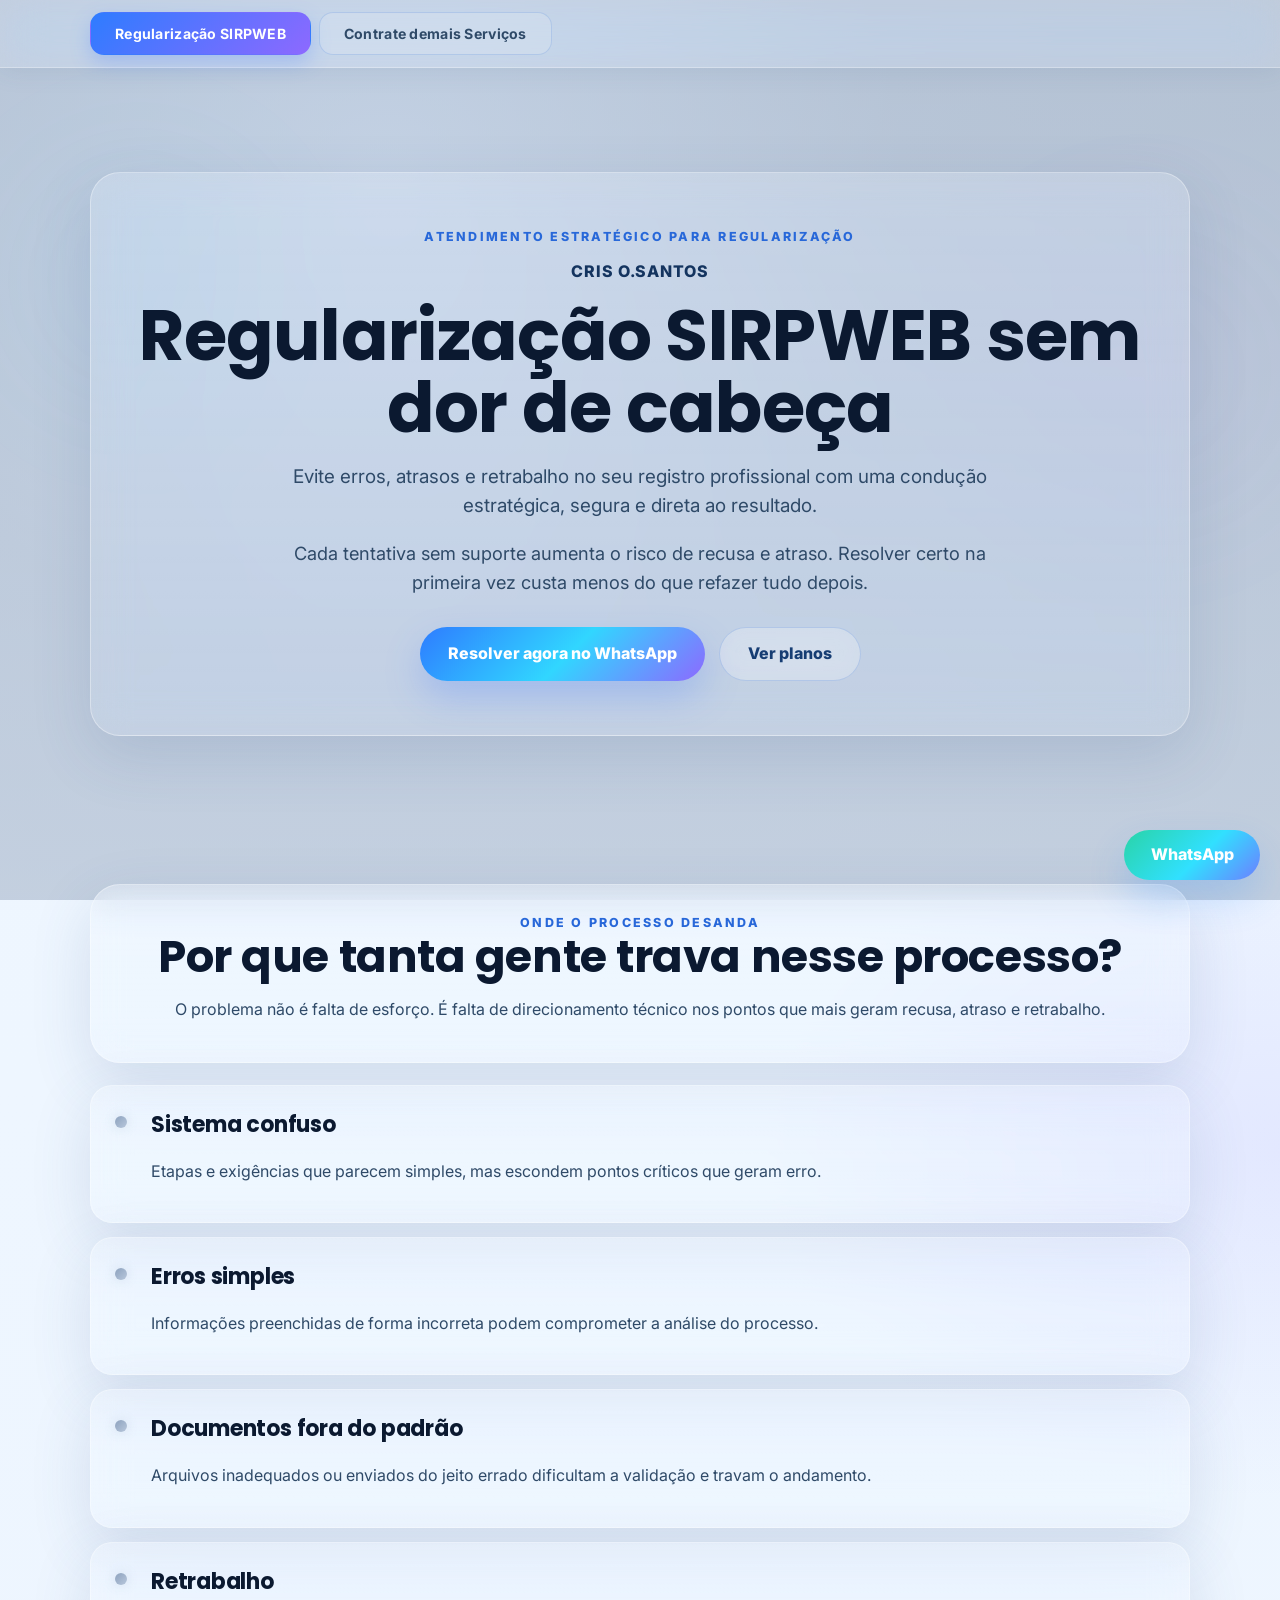
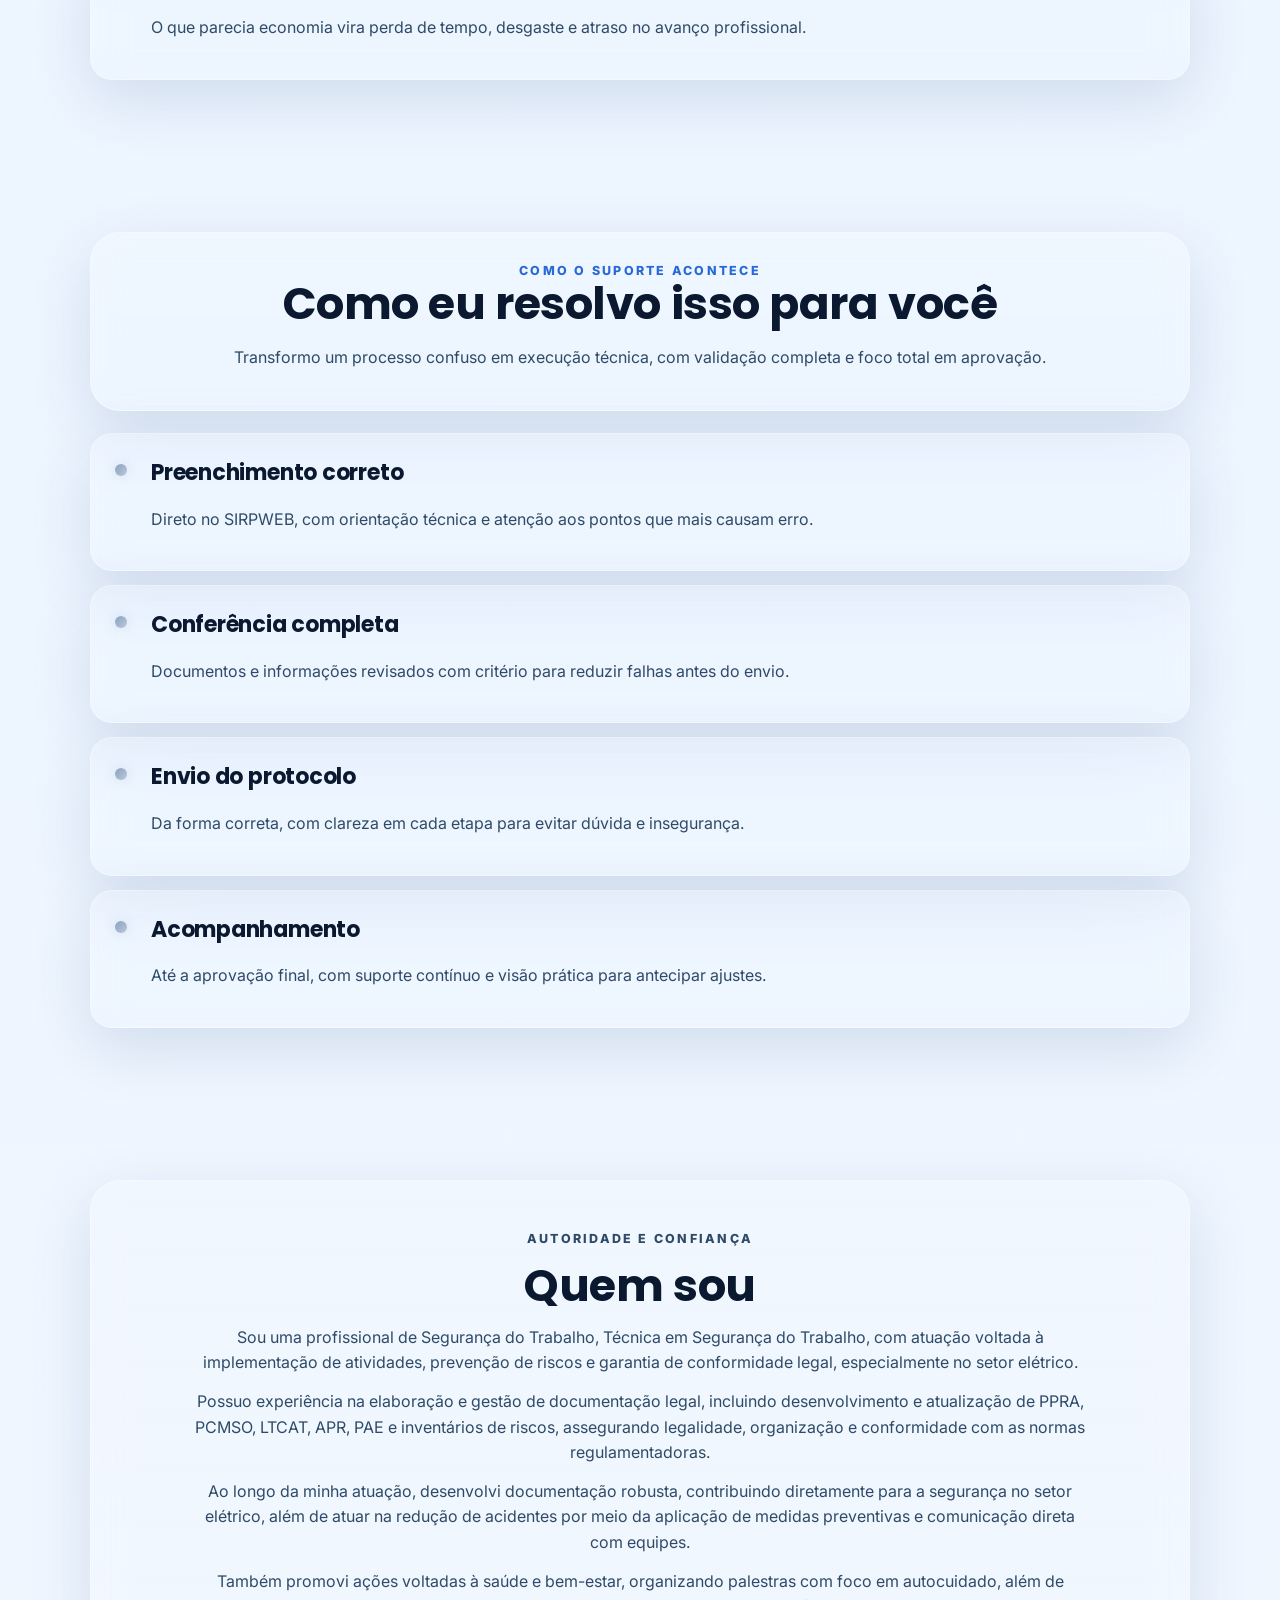
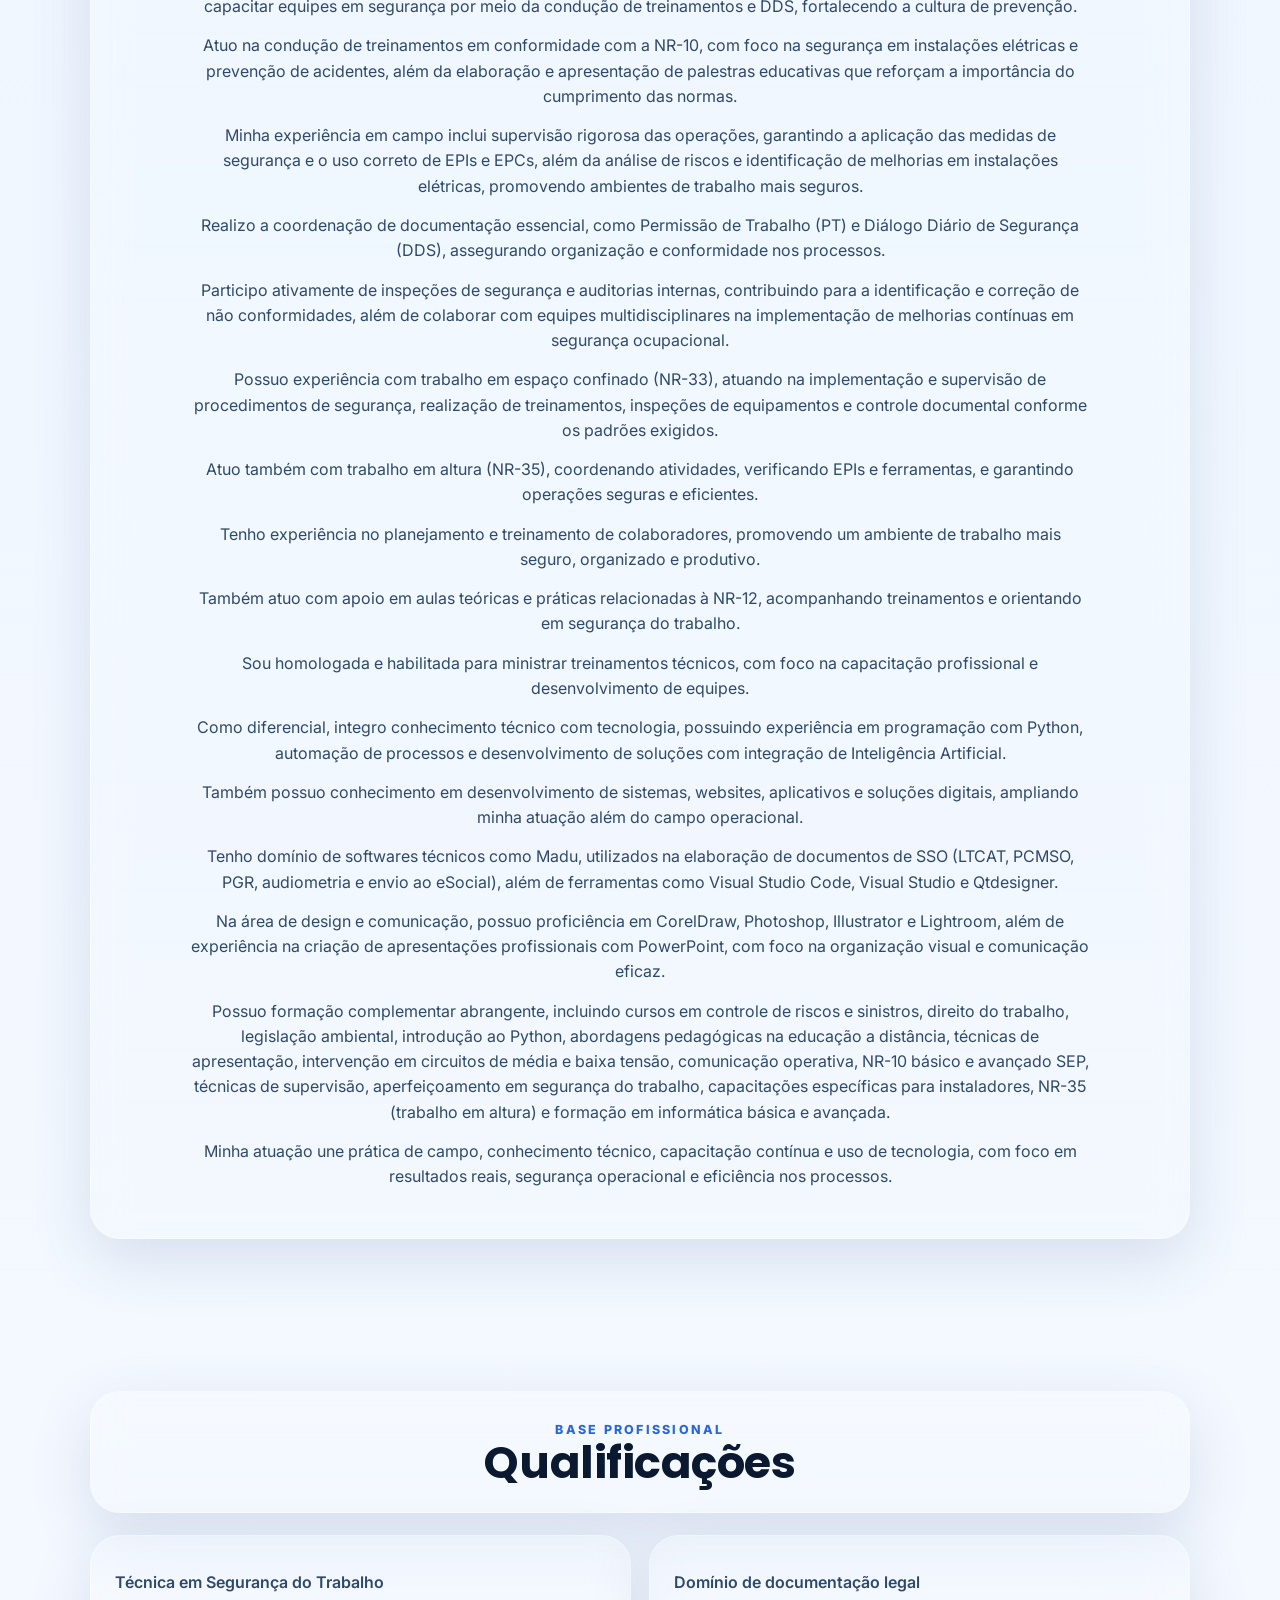
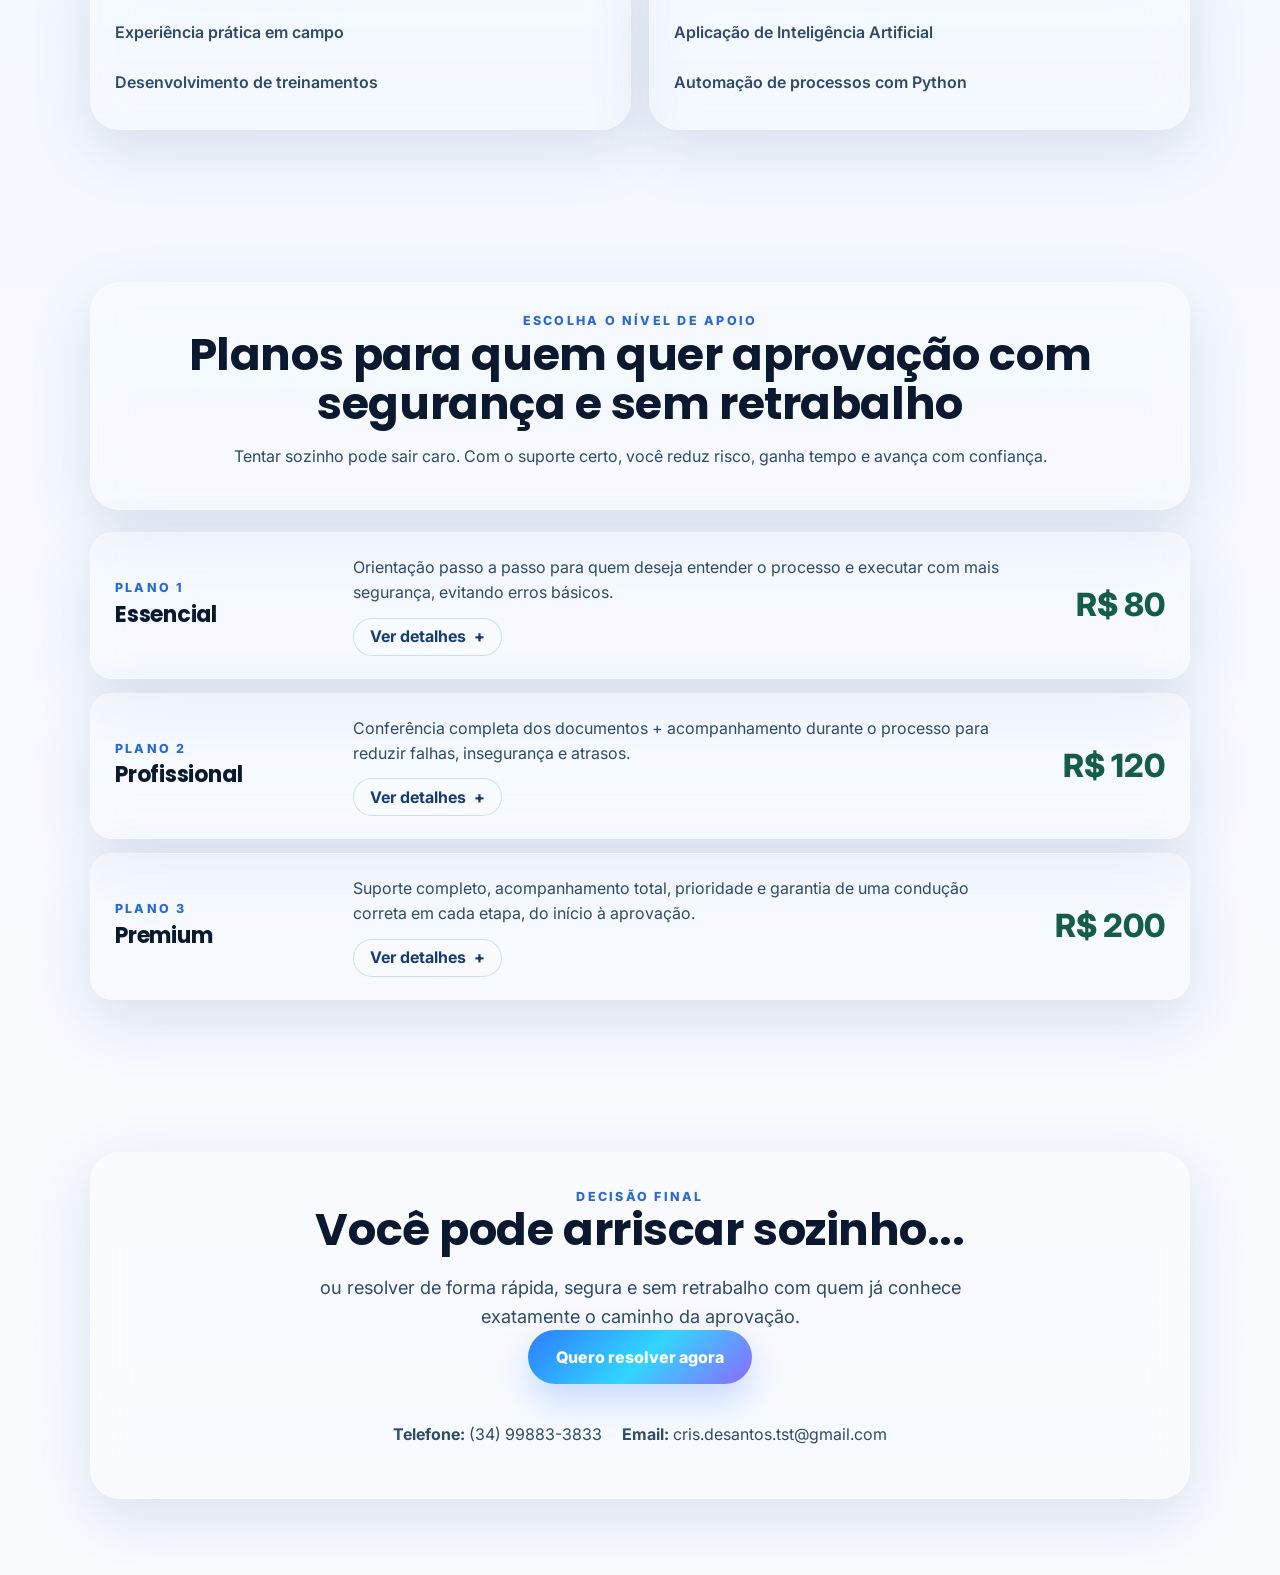
==== commit 75e3c242: "Adiciona servicos 05 a 09: PowerPoint, Textos, Treinamentos, TST, CIPA" ====
--- a/web/index-d.html
+++ b/web/index-d.html
@@ -398,6 +398,87 @@
     </section>
 
     <section class="iddcc-section reveal">
+
+            <article class="service-card">
+              <div class="service-video-wrap">
+                <div class="video-placeholder">
+                  <div class="video-placeholder-icon">&#9654;</div>
+                  <span>Vídeo demonstrativo em breve</span>
+                </div>
+              </div>
+              <div class="service-body">
+                <p class="service-number">Serviço 05</p>
+                <span class="service-tag">PowerPoint · Design · Comunicação</span>
+                <h3>Apresentações Magníficas em PowerPoint</h3>
+                <p>Criação de apresentações profissionais de alto impacto visual para treinamentos, reuniões, auditorias e eventos corporativos. Slides organizados com linguagem clara, hierarquia de informação e design alinhado à identidade da sua empresa.</p>
+                <a class="btn-service" href="https://wa.me/5534998833833?text=Ol%C3%A1!%20Quero%20solicitar%20or%C3%A7amento%20para%20Apresenta%C3%A7%C3%B5es%20em%20PowerPoint" target="_blank" rel="noopener noreferrer">Solicitar Orçamento Personalizado</a>
+              </div>
+            </article>
+
+            <article class="service-card">
+              <div class="service-video-wrap">
+                <div class="video-placeholder">
+                  <div class="video-placeholder-icon">&#9654;</div>
+                  <span>Vídeo demonstrativo em breve</span>
+                </div>
+              </div>
+              <div class="service-body">
+                <p class="service-number">Serviço 06</p>
+                <span class="service-tag">Documentação · Modelos · SST</span>
+                <h3>Textos Pré-definidos para Documentos</h3>
+                <p>Textos técnicos prontos e adaptáveis para laudos, procedimentos, relatórios e documentos de SST. Conteúdo elaborado com precisão normativa para agilizar sua rotina documental sem abrir mão da qualidade e conformidade legal.</p>
+                <a class="btn-service" href="https://wa.me/5534998833833?text=Ol%C3%A1!%20Quero%20solicitar%20or%C3%A7amento%20para%20Textos%20Pr%C3%A9-definidos" target="_blank" rel="noopener noreferrer">Solicitar Orçamento Personalizado</a>
+              </div>
+            </article>
+
+            <article class="service-card">
+              <div class="service-video-wrap">
+                <div class="video-placeholder">
+                  <div class="video-placeholder-icon">&#9654;</div>
+                  <span>Vídeo demonstrativo em breve</span>
+                </div>
+              </div>
+              <div class="service-body">
+                <p class="service-number">Serviço 07</p>
+                <span class="service-tag">NRs · Carga Horária · Obrigatoriedade</span>
+                <h3>Mapa de Treinamentos Obrigatórios por Área</h3>
+                <p>Levantamento completo dos treinamentos obrigatórios exigidos pelas NRs para cada área e função da sua empresa, com carga horária, periodicidade, responsáveis e documentação necessária. Sem lacunas, sem passivo trabalhista.</p>
+                <a class="btn-service" href="https://wa.me/5534998833833?text=Ol%C3%A1!%20Quero%20solicitar%20or%C3%A7amento%20para%20Mapa%20de%20Treinamentos%20Obrigat%C3%B3rios" target="_blank" rel="noopener noreferrer">Solicitar Orçamento Personalizado</a>
+              </div>
+            </article>
+
+            <article class="service-card">
+              <div class="service-video-wrap">
+                <div class="video-placeholder">
+                  <div class="video-placeholder-icon">&#9654;</div>
+                  <span>Vídeo demonstrativo em breve</span>
+                </div>
+              </div>
+              <div class="service-body">
+                <p class="service-number">Serviço 08</p>
+                <span class="service-tag">TST · Integração · Primeiro Dia</span>
+                <h3>Ponto de Partida do TST no 1º Dia de Trabalho</h3>
+                <p>Kit de integração técnica para o Técnico em Segurança do Trabalho recém-contratado: checklist de prioridades, mapeamento inicial do ambiente, documentos indispensáveis, primeiras ações práticas e roteiro estratégico para os primeiros 30 dias.</p>
+                <a class="btn-service" href="https://wa.me/5534998833833?text=Ol%C3%A1!%20Quero%20solicitar%20or%C3%A7amento%20para%20Kit%20TST%20Primeiro%20Dia" target="_blank" rel="noopener noreferrer">Solicitar Orçamento Personalizado</a>
+              </div>
+            </article>
+
+            <article class="service-card">
+              <div class="service-video-wrap">
+                <div class="video-placeholder">
+                  <div class="video-placeholder-icon">&#9654;</div>
+                  <span>Vídeo demonstrativo em breve</span>
+                </div>
+              </div>
+              <div class="service-body">
+                <p class="service-number">Serviço 09</p>
+                <span class="service-tag">CIPA · NR-5 · Gestão</span>
+                <h3>Implantação e Gestão da CIPA</h3>
+                <p>Consultoria completa para implantação, organização e manutenção da CIPA conforme a NR-5: dimensionamento, processo eleitoral, atas, plano de trabalho, treinamento de membros e suporte contínuo para manter tudo em conformidade e funcionando.</p>
+                <a class="btn-service" href="https://wa.me/5534998833833?text=Ol%C3%A1!%20Quero%20solicitar%20or%C3%A7amento%20para%20Implanta%C3%A7%C3%A3o%20da%20CIPA" target="_blank" rel="noopener noreferrer">Solicitar Orçamento Personalizado</a>
+              </div>
+            </article>
+
       <div class="container">
         <div class="section-heading glass-strip">
           <p class="section-kicker">METODOLOGIA EXCLUSIVA</p>
